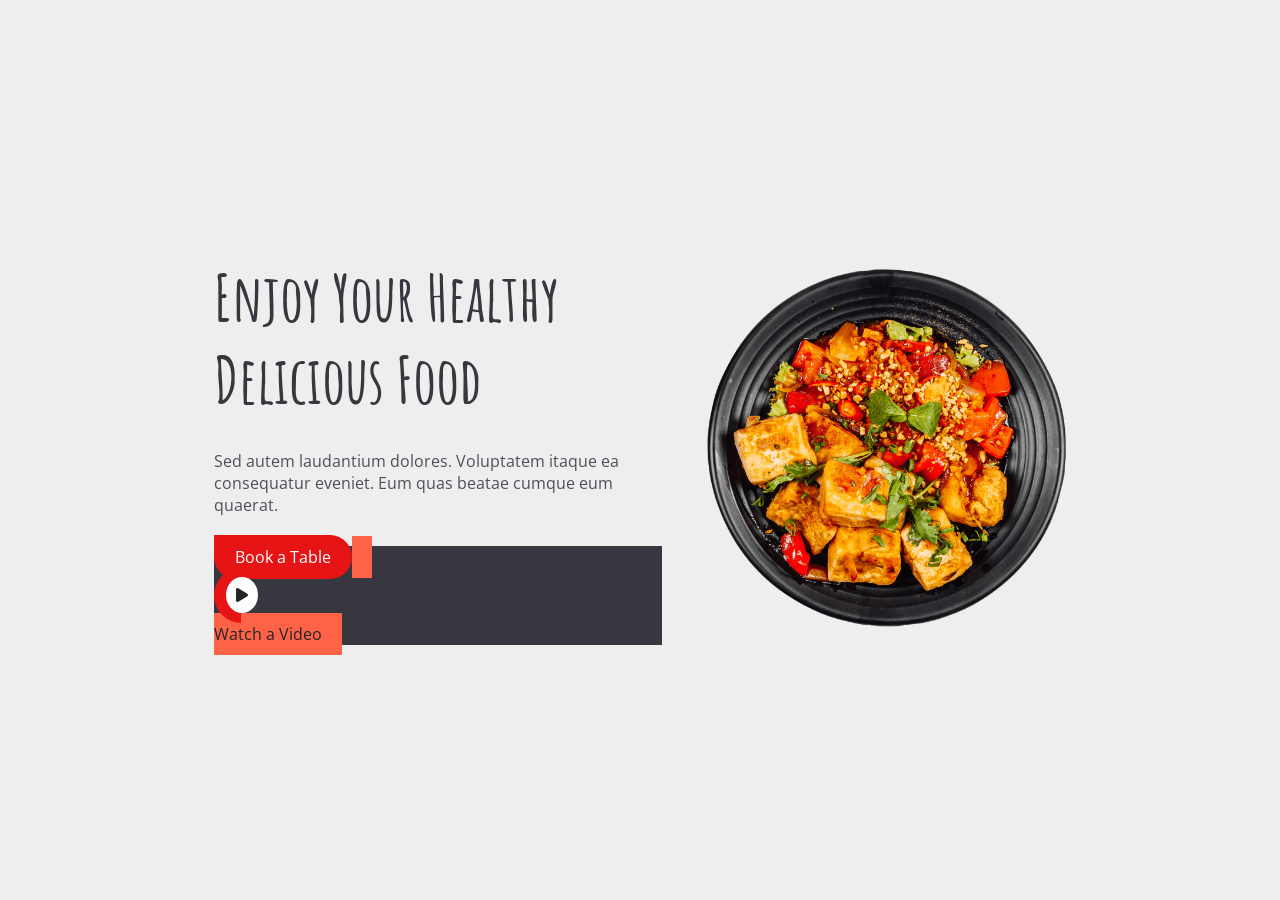
==== html/index.html @ 1aebbf2f "first commit" ====
<!DOCTYPE html>
<html lang="en">
  <head>
    <meta charset="UTF-8" />
    <meta name="viewport" content="width=device-width, initial-scale=1.0" />
    <link rel="preconnect" href="https://fonts.googleapis.com" />
    <link rel="preconnect" href="https://fonts.gstatic.com" crossorigin />
    <link
      href="https://fonts.googleapis.com/css2?family=Alegreya&family=Alegreya+Sans&family=Amatic+SC:wght@400;700&family=Bree+Serif&family=Open+Sans&family=PT+Sans+Caption&family=Pacifico&family=Righteous&family=Source+Sans+3:wght@300&family=Titillium+Web:wght@300&display=swap"
      rel="stylesheet"
    />
    <title>Mealify | Yahia Elkosh</title>
    <!-- <title>Fokir - Personal Portfolio Bootstrap Template</title> -->
    <link rel="stylesheet" href="../css/index.css" />
    <link rel="stylesheet" href="../css/all.min.css" />
  </head>
  <body>
    <div class="home">
      <div class="container">
        <div class="home-content">
          <div class="home-text">
            <h1>Enjoy Your Healthy Delicious Food</h1>
            <p>
              Sed autem laudantium dolores. Voluptatem itaque ea consequatur eveniet. Eum quas beatae cumque eum quaerat.
            </p>

            <div class="btns-group">
              <a class="table-button" href="">Book a Table</a>
              <a class="vid-button" href=""><div class="icon"><i class="fa-solid fa-play"></i></div> Watch a Video</a>
            </div>
          </div>

          <div class="home-img">
            <img src="../img/home-img.png" alt="meal picture" />
          </div>
        </div>
      </div>
    </div>
  </body>
</html>
---- css/index.css ----
* {
  margin: 0;
  box-sizing: border-box;
  padding: 0;
  scroll-behavior: smooth;
}
:root{
  --main-light-bg:#eee;
  --border-radius:25px;
  --color-primary: #E61414;
}
body{
}
img{width: 100%;}
.container{
  width: 70%;
  margin: 0 auto;
}


.home{
  background-color: var(--main-light-bg);
  height: 100vh;
   display: flex;
  align-items: center;
}
.home-content{
display: flex;
justify-content: space-around;
align-items: center;
}

.home-text{
  width: 50%;
  font-family: "open sans";
}

.home .home-img{
  width: 40%;

}

.home .home-text h1{

  color: #37373f;
  font-size: 65px;
  font-family:   "Amatic SC" ,sans-serif;
}
.home .home-text p {
color: #4f4f5a;
 
  margin: 30px 0;

}
.home .home-text a{
  text-decoration: none;
  padding: 10px 20px ;
  


}
.home .home-text .btns-group{
  background-color: #37373f;

  /* display: flex;
  gap: 1.5rem;
  padding: 0; */

}
.home .home-text .vid-button{
color:#212529;
background-color: tomato;

}

.home .home-text .vid-button .icon{
  width: 3.4375rem;
  height: 3.4375rem;
  border-radius: 50%;
  background-image: linear-gradient( to right, var(--color-primary) 0 50%, transparent 50% 100% );
  display: flex;
  justify-content: center;
  align-items: center;
  font-size: 1rem;

  position: relative;
}
.home .home-text .vid-button i {
background-color: white;
padding: 10px;
border-radius: 50%;
}
.home .home-text .table-button{
  color: white;
  background-color: #E61414;
  border: 1px solid transparent;
  border-bottom-left-radius:var(--border-radius) ;
  border-bottom-right-radius: var(--border-radius);
  border-top-right-radius:var(--border-radius) ;
}
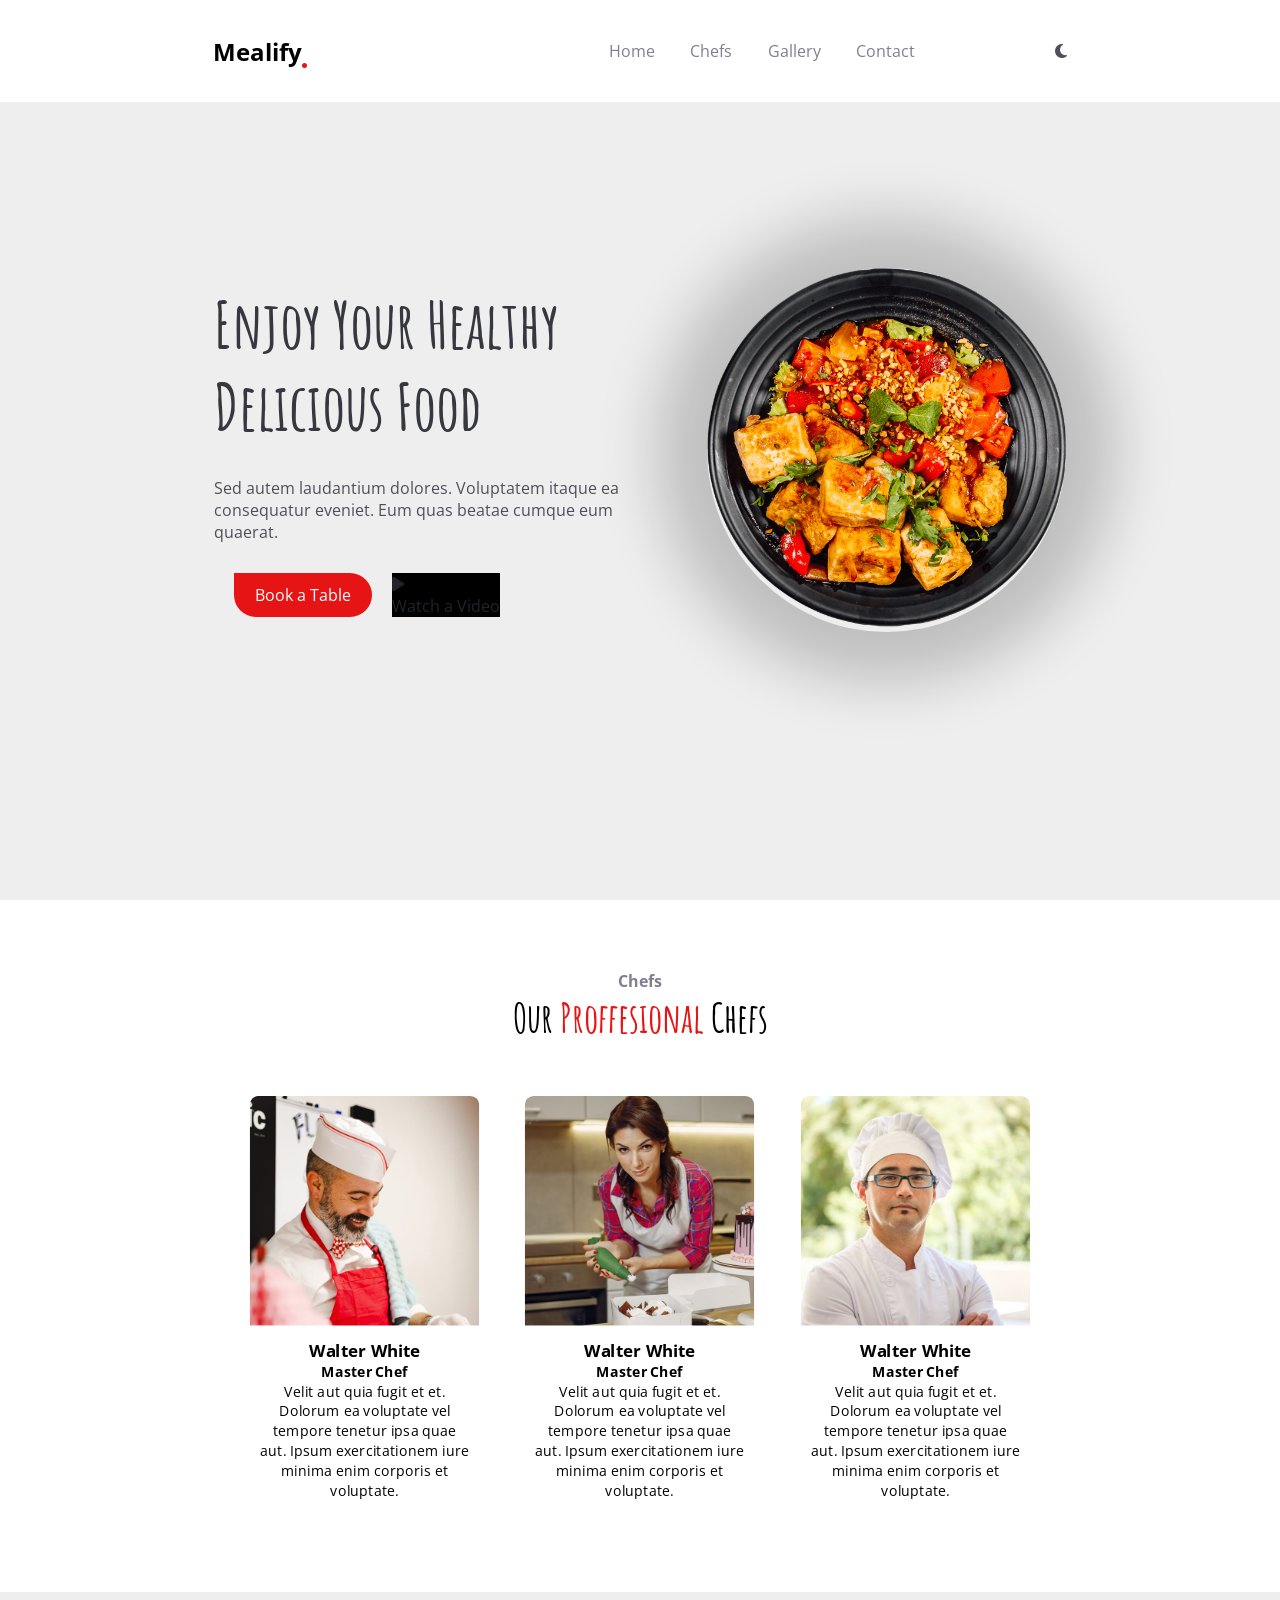
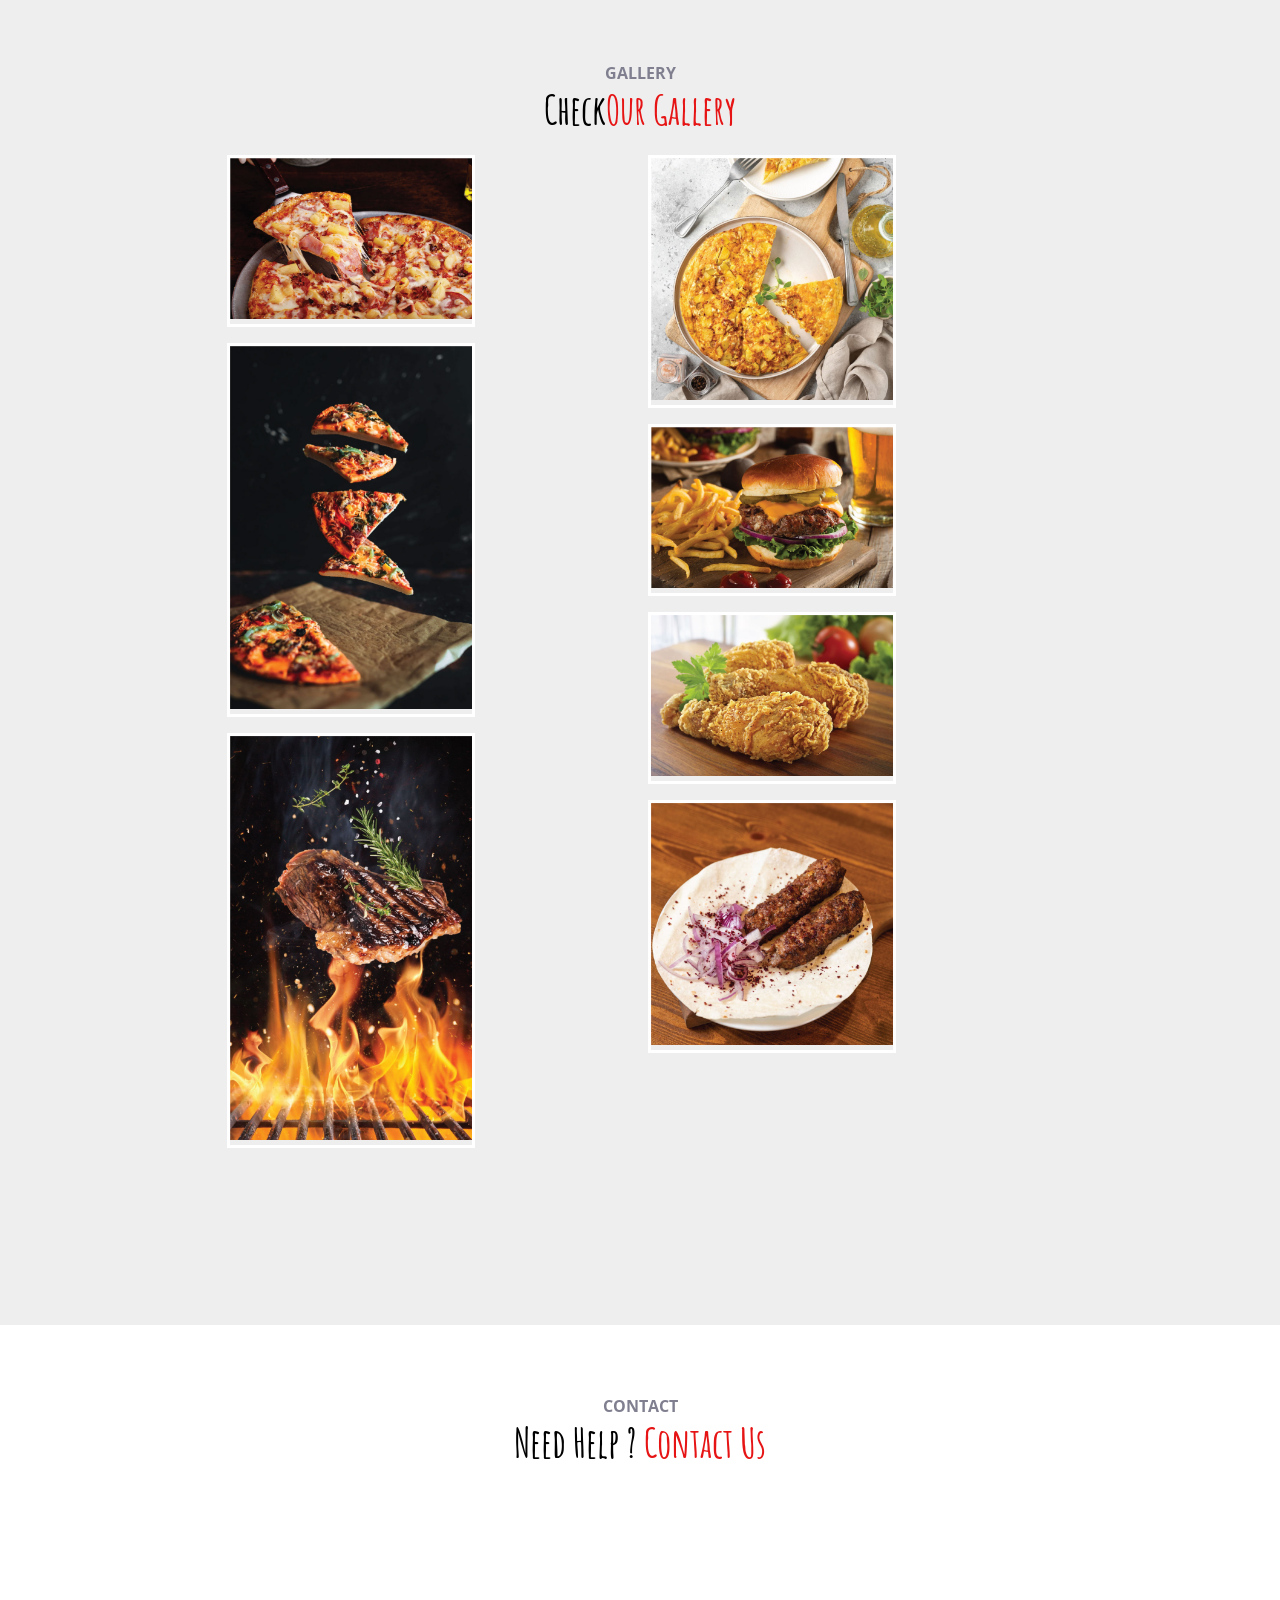
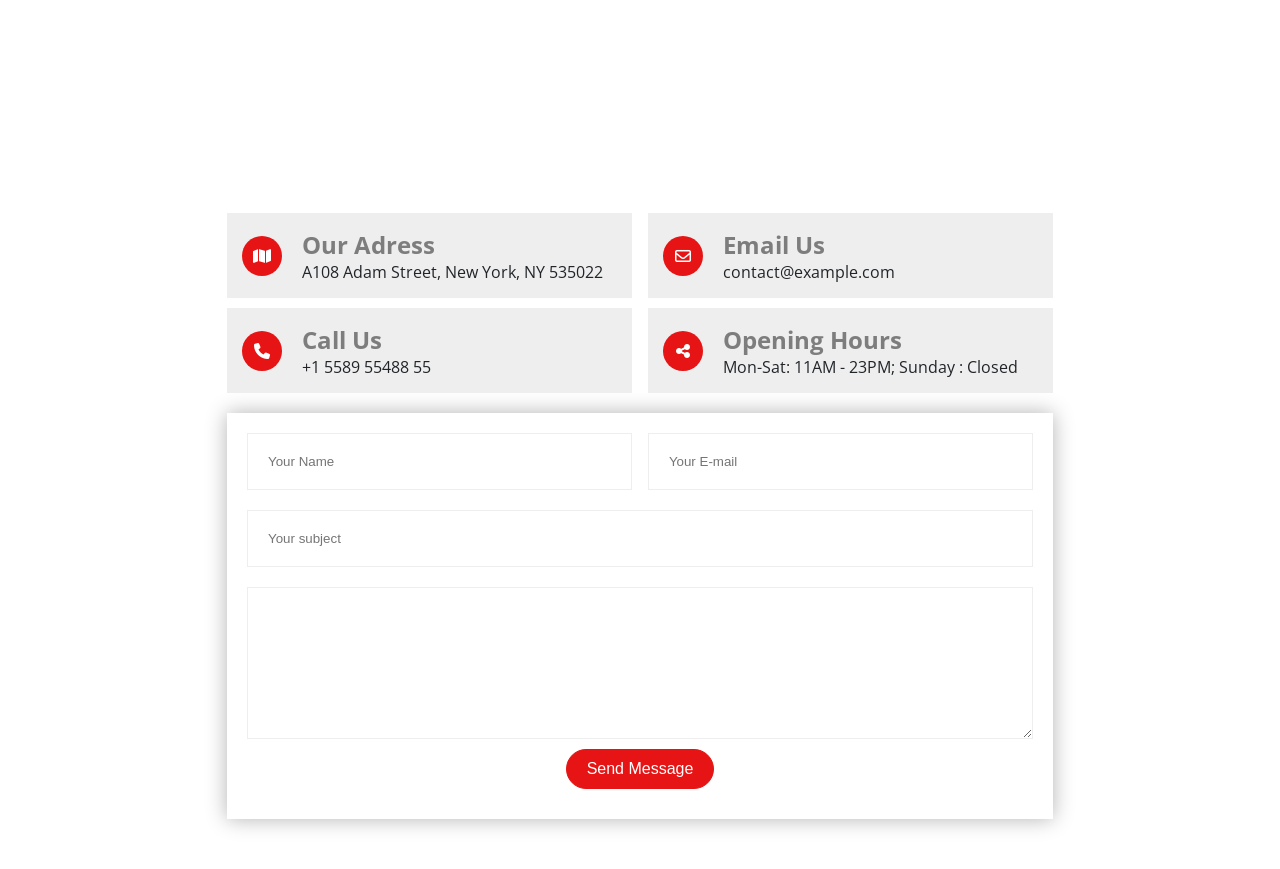
==== commit 25e6ee14: "Compleating Gallery and Contact sections" ====
--- a/html/index.html
+++ b/html/index.html
@@ -15,18 +15,54 @@
     <link rel="stylesheet" href="../css/all.min.css" />
   </head>
   <body>
-    <div class="home">
+    <div class="nav">
+      <div class="container">
+        <div class="nav-content">
+          <div class="logo">
+            <h2>Mealify</h2>
+          </div>
+
+          <ul>
+            <li>
+              <a href="#home">Home</a>
+              <div class="line"></div>
+            </li>
+            <li>
+              <a href="#chefs">Chefs</a>
+              <div class="line"></div>
+            </li>
+            <li>
+              <a href="#gallery">Gallery</a>
+              <div class="line"></div>
+            </li>
+            <li>
+              <a href="#contact">Contact</a>
+              <div class="line"></div>
+            </li>
+          </ul>
+
+          <div class="dark-mood">
+            <i class="fa-solid fa-moon"></i>
+          </div>
+        </div>
+      </div>
+    </div>
+    <div class="home" id="home">
       <div class="container">
         <div class="home-content">
           <div class="home-text">
             <h1>Enjoy Your Healthy Delicious Food</h1>
             <p>
-              Sed autem laudantium dolores. Voluptatem itaque ea consequatur eveniet. Eum quas beatae cumque eum quaerat.
+              Sed autem laudantium dolores. Voluptatem itaque ea consequatur
+              eveniet. Eum quas beatae cumque eum quaerat.
             </p>
 
             <div class="btns-group">
               <a class="table-button" href="">Book a Table</a>
-              <a class="vid-button" href=""><div class="icon"><i class="fa-solid fa-play"></i></div> Watch a Video</a>
+              <a class="vid-button" href=""
+                ><div class="icon"><i class="fa-solid fa-play"></i></div>
+                Watch a Video</a
+              >
             </div>
           </div>
 
@@ -36,5 +72,209 @@
         </div>
       </div>
     </div>
+
+    <div class="chefs" id="chefs">
+      <div class="container">
+        <div class="sections-header">
+          <h3>Chefs</h3>
+          <h2>Our <span>Proffesional</span> Chefs</h2>
+        </div>
+
+        <div class="cards">
+          <div class="card">
+            <div class="card-img">
+              <img src="../img/chefs-1.jpg" alt="" />
+              <div class="brands">
+                <i class="fa-brands fa-twitter"></i>
+                <i class="fa-brands fa-facebook-f"></i>
+                <i class="fa-brands fa-linkedin"></i>
+                <i class="fa-brands fa-instagram"></i>
+              </div>
+            </div>
+            <div class="card-text">
+              <h3>Walter White</h3>
+              <h4>Master Chef</h4>
+              <p>
+                Velit aut quia fugit et et. Dolorum ea voluptate vel tempore
+                tenetur ipsa quae aut. Ipsum exercitationem iure minima enim
+                corporis et voluptate.
+              </p>
+            </div>
+          </div>
+          <div class="card">
+            <div class="card-img">
+              <img src="../img/chefs-2.jpg" alt="" />
+              <div class="brands">
+                <i class="fa-brands fa-twitter"></i>
+                <i class="fa-brands fa-facebook-f"></i>
+                <i class="fa-brands fa-linkedin"></i>
+                <i class="fa-brands fa-instagram"></i>
+              </div>
+            </div>
+
+            <div class="card-text">
+              <h3>Walter White</h3>
+              <h4>Master Chef</h4>
+              <p>
+                Velit aut quia fugit et et. Dolorum ea voluptate vel tempore
+                tenetur ipsa quae aut. Ipsum exercitationem iure minima enim
+                corporis et voluptate.
+              </p>
+            </div>
+          </div>
+          <div class="card">
+            <div class="card-img">
+              <img src="../img/chefs-3.jpg" alt="" />
+              <div class="brands">
+                <i class="fa-brands fa-twitter"></i>
+                <i class="fa-brands fa-facebook-f"></i>
+                <i class="fa-brands fa-linkedin"></i>
+                <i class="fa-brands fa-instagram"></i>
+              </div>
+            </div>
+            <div class="card-text">
+              <h3>Walter White</h3>
+              <h4>Master Chef</h4>
+              <p>
+                Velit aut quia fugit et et. Dolorum ea voluptate vel tempore
+                tenetur ipsa quae aut. Ipsum exercitationem iure minima enim
+                corporis et voluptate.
+              </p>
+            </div>
+          </div>
+        </div>
+      </div>
+    </div>
+
+    <div class="gallery" id="gallery">
+      <div class="container">
+        <div class="sections-header">
+          <h3>GALLERY</h3>
+          <h2>Check<span>Our Gallery </span></h2>
+        </div>
+
+        <div class="gallery-imgs">
+          <div class="picture">
+            <img src="../img/meal-1.jpg" alt="" />
+            <div class="meal-layer">
+              <h2>Pizaa</h2>
+              <p>Hawaiian pizza with ham and pineapple</p>
+            </div>
+          </div>
+          <div class="picture">
+            <img src="../img/meal-4.jpg" alt="" />
+            <div class="meal-layer">
+              <h2>Beef steaks</h2>
+              <p>
+                Tasty beef steaks flying above cast iron grate with fire flames.
+              </p>
+            </div>
+          </div>
+
+          <div class="picture">
+            <img src="../img/meal-2.jpg" alt="" />
+            <div class="meal-layer">
+              <h2>Levitation pizza</h2>
+              <p>Levitation pizza on black background.</p>
+            </div>
+          </div>
+          <div class="picture">
+            <img src="../img/meal-7.jpg" alt="" />
+            <div class="meal-layer">
+              <h2>Crispy Fried Chicken</h2>
+              <p>
+                Golden brown chicken legs with a crunchy coating and juicy meat
+              </p>
+            </div>
+          </div>
+          <div class="picture">
+            <img src="../img/meal-3.jpg" alt="" />
+            <div class="meal-layer">
+              <h2>Frittata</h2>
+              <p>Frittata or potato pie in a ceramic plate</p>
+            </div>
+          </div>
+          <div class="picture">
+            <img src="../img/meal-5.jpg" alt="" />
+            <div class="meal-layer">
+              <h2>Lyulya kebab</h2>
+              <p>
+                Tender and juicy skewers of ground lamb or beef, flavored with
+                aromatic spices and herbs
+              </p>
+            </div>
+          </div>
+          <div class="picture">
+            <img src="../img/meal-6.jpg" alt="" />
+            <div class="meal-layer">
+              <h2>Frittata</h2>
+              <p>Frittata or potato pie in a ceramic plate</p>
+            </div>
+          </div>
+        </div>
+      </div>
+    </div>
+
+    <div class="contact" id="contact">
+      <div class="container">
+        <div class="sections-header">
+          <h3>CONTACT</h3>
+          <h2>Need Help ?<span> Contact Us</span></h2>
+        </div>
+        <div class="map">
+          <iframe
+            src="https://www.google.com/maps/embed?pb=!1m18!1m12!1m3!1d1794855.8240134488!2d-74.53844065453023!3d40.492831052490274!2m3!1f0!2f0!3f0!3m2!1i1024!2i768!4f13.1!3m3!1m2!1s0x89c2ff6e3c97a60b%3A0x6aecdf55c7a5052!2sMEAL!5e0!3m2!1sen!2sus!4v1707888642401!5m2!1sen!2sus"
+            width="400"
+            height="300"
+            style="border: 0"
+            allowfullscreen=""
+            loading="lazy"
+            referrerpolicy="no-referrer-when-downgrade"
+          ></iframe>
+        </div>
+
+        <div class="contact-info">
+          <div class="contact-record">
+            <div class="icon"><i class="fa-solid fa-map"></i></div>
+            <div class="record-text">
+              <h2>Our Adress</h2>
+              <p>A108 Adam Street, New York, NY 535022</p>
+            </div>
+          </div>
+          <div class="contact-record">
+            <div class="icon"><i class="fa-regular fa-envelope"></i></div>
+            <div class="record-text">
+              <h2>Email Us</h2>
+              <p>contact@example.com</p>
+            </div>
+          </div>
+          <div class="contact-record">
+            <div class="icon"><i class="fa-solid fa-phone"></i></div>
+            <div class="record-text">
+              <h2>Call Us</h2>
+              <p>+1 5589 55488 55</p>
+            </div>
+          </div>
+          <div class="contact-record">
+            <div class="icon"><i class="fa-solid fa-share-nodes"></i></div>
+            <div class="record-text">
+              <h2>Opening Hours</h2>
+              <p>Mon-Sat: 11AM - 23PM; Sunday : Closed</p>
+            </div>
+          </div>
+        </div>
+
+        <div class="contact-inputs">
+
+          <input class="name" type="text" placeholder="Your Name">
+          <input class="email" type="text" placeholder="Your E-mail">
+          <input class="subject" type="text" placeholder="Your subject">
+          <textarea name="" id="" cols="30" rows="10"></textarea>
+          <button>Send Message</button>
+
+        </div>
+
+      </div>
+    </div>
   </body>
 </html>
--- a/css/index.css
+++ b/css/index.css
@@ -4,97 +4,348 @@
   padding: 0;
   scroll-behavior: smooth;
 }
-:root{
-  --main-light-bg:#eee;
-  --border-radius:25px;
-  --color-primary: #E61414;
-}
-body{
-}
-img{width: 100%;}
-.container{
+:root {
+  --main-light-bg: #eee;
+  --border-radius: 25px;
+  --color-primary: #e61414;
+  --section-padding: 50px;
+  --gap: 10px;
+}
+body {
+  
+  font-family: "open sans";
+}
+img {
+  width: 100%;
+}
+.container {
   width: 70%;
   margin: 0 auto;
 }
-
-
-.home{
+.nav {
+  font-family: "open sans";
+  padding: 30px;
+  background-color: #fff;
+  position: fixed;
+  top: 0;
+  right: 0;
+  left: 0;
+  z-index: 2;
+}
+.nav .nav-content {
+  display: flex;
+  justify-content: space-between;
+  align-items: center;
+}
+.nav .logo {
+  width: 30%;
+  position: relative;
+}
+.nav .logo h2::after {
+  content: "";
+  position: absolute;
+  bottom: 0;
+  width: 5px;
+  height: 5px;
+  background-color: var(--color-primary);
+  border-radius: 50%;
+}
+.nav ul {
+  padding: 0;
+  width: 40%;
+  list-style: none;
+  display: flex;
+  justify-content: space-around;
+  align-items: center;
+}
+
+.nav ul li {
+  position: relative;
+  overflow: hidden;
+  padding: 10px;
+}
+.nav ul li .line {
+  width: 100%;
+  height: 3px;
+  position: absolute;
+  bottom: 0;
+  left: -80px;
+  right: 0;
+  transition: all 0.5s;
+
+  background-color: var(--color-primary);
+}
+.nav ul li:hover .line {
+  left: 0%;
+}
+.nav ul li:hover a{
+  color: #000;
+}
+
+.nav ul a {
+  color: #7f7f90;
+  text-decoration: none;
+}
+
+.nav .nav-content .dark-mood {
+  color: #4f4f5a;
+}
+
+.home {
   background-color: var(--main-light-bg);
   height: 100vh;
-   display: flex;
-  align-items: center;
-}
-.home-content{
-display: flex;
-justify-content: space-around;
-align-items: center;
-}
-
-.home-text{
+  display: flex;
+  align-items: center;
+}
+
+.home-content {
+  display: flex;
+  justify-content: space-around;
+  align-items: center;
+}
+
+.home-text {
   width: 50%;
   font-family: "open sans";
 }
 
-.home .home-img{
+.home .home-img {
   width: 40%;
-
-}
-
-.home .home-text h1{
-
+  transition: all 0.5s;
+  border-radius: 55%;
+  box-shadow: 0px 0px 60px 50px #0003;
+}
+
+.home .home-img:hover {
+  transform: rotate(90deg) translate(5px, 5px);
+}
+.home .home-text h1 {
   color: #37373f;
   font-size: 65px;
-  font-family:   "Amatic SC" ,sans-serif;
+  font-family: "Amatic SC", sans-serif;
 }
 .home .home-text p {
-color: #4f4f5a;
+  color: #4f4f5a;
+
+  margin: 30px 0;
+}
+.home .home-text a {
+  text-decoration: none;
+}
+
+.home .home-text .btns-group {
+  /* background-color: #37373f; */
+  display: flex;
+}
+.home .home-text .vid-button {
+  color: #212529;
+  background-color: black;
+}
+
+.home .home-text .table-button {
+  color: white;
+  padding: 10px 20px;
+  margin: 0 20px;
+  background-color: #e61414;
+  border: 1px solid transparent;
+  border-bottom-left-radius: var(--border-radius);
+  border-bottom-right-radius: var(--border-radius);
+  border-top-right-radius: var(--border-radius);
+}
+
+/* Chefs Section Style  */
+
+.sections-header {
+  text-align: center;
+  padding: 20px;
+  font-family: "open sans";
+}
+.sections-header h3 {
+  font-size: 16px;
+  color: #7f7f90;
+}
+
+.sections-header h2 {
+  font-family: "Amatic SC", sans-serif;
+  font-size: 40px;
+}
+.sections-header h2 span {
+  color: var(--color-primary);
+}
+
+.chefs {
+  padding: var(--section-padding);
+}
+.chefs .cards {
+  font-family: "open sans";
+  display: flex;
+  justify-content: space-evenly;
+}
+
+.chefs .cards .card {
+  margin: 10px;
+  text-align: center;
+  border-radius: 10px;
+  overflow: hidden;
+  position: relative;
+  transition: all 0.5s;
+  transform: scale(0.9, 0.9);
+}
+.chefs .cards .card .brands {
+  color: #212529;
+  background-color: #ffffff4d;
+  position: absolute;
+  top: 10px;
+  right: -70px;
+  display: flex;
+  flex-direction: column;
+  padding: 10px;
+  transition: all 0.8s;
+  border-radius: 10px;
+}
+
+.chefs .cards .card .brands i {
+  margin: 10px 0;
+}
+.chefs .cards .card:hover .brands {
+  right: 10px;
+}
+.chefs .cards .card:hover {
+  transform: scale(1, 1);
+}
+.chefs .card-text {
+  padding: 10px;
+}
+
+.gallery {
+  background-color: var(--main-light-bg);
+  padding: var(--section-padding);
+}
+.gallery .gallery-imgs {
+  display: flex;
+  flex-wrap: wrap;
+  flex-direction: column;
+  height: 70rem;
+  gap: 1rem;
+}
+.gallery .picture {
+  position: relative;
+  width: 30%;
+  overflow: hidden;
+  border: 3px solid white;
+}
+.gallery .meal-layer {
+  background-color: #00000096;
+  position: absolute;
+  width: 100%;
+  height: 100%;
+  padding: 10px;
+  display: flex;
+  flex-direction: column;
+  justify-content: center;
+  align-items: center;
+  z-index: 1;
+  top: 100%;
+  color: #fff;
+  transition: all 0.5s;
+  font-family: "open sans";
+  text-align: center;
+}
+.gallery .picture:hover .meal-layer {
+  top: 0%;
+}
+
+.gallery .gallery-imgs img {
+  transition: all 0.5s;
+}
+.gallery .picture:hover img {
+  transform: scale(1.1, 1.1);
+}
+
+.contact {
+  padding: var(--section-padding);
+}
+.contact iframe {
+  width: 100%;
+}
+.contact .contact-info {
+  margin: 20px 0;
+  display: flex;
+  flex-wrap: wrap;
+  justify-content: space-between;
+
+  gap: 10px;
+}
+.contact .contact-info .contact-record {
+  width: 49%;
+  padding: 15px;
+  background-color: var(--main-light-bg);
+  display: flex;
+  align-items: center;
+}
+
+.contact .contact-info .contact-record .icon {
+  background-color: var(--color-primary);
+  color: #fff;
+  width: 40px;
+  height: 40px;
+  padding: 5px;
+
+  border-radius: 50%;
+  display: flex;
+  justify-content: center;
+  align-items: center;
+  margin-right: 20px;
+}
+.contact .contact-info .contact-record h2{
+  color: #7d7d7d;
+}
+
+.contact .contact-info .contact-record p{
+  color: #212529;
+}
+
+
+.contact .contact-inputs{
+padding: 20px;
+display: flex;
+justify-content: space-between;
+flex-wrap: wrap;
+box-shadow: 0 0 20px 0 rgba(0, 0, 0, 0.3);
+
+
+}
+
+.contact .contact-inputs input{
+  padding: 20px;
+  border: 1px solid var(--main-light-bg);
  
-  margin: 30px 0;
-
-}
-.home .home-text a{
-  text-decoration: none;
-  padding: 10px 20px ;
+}
+.contact .contact-inputs .name{
   
-
-
-}
-.home .home-text .btns-group{
-  background-color: #37373f;
-
-  /* display: flex;
-  gap: 1.5rem;
-  padding: 0; */
-
-}
-.home .home-text .vid-button{
-color:#212529;
-background-color: tomato;
-
-}
-
-.home .home-text .vid-button .icon{
-  width: 3.4375rem;
-  height: 3.4375rem;
-  border-radius: 50%;
-  background-image: linear-gradient( to right, var(--color-primary) 0 50%, transparent 50% 100% );
-  display: flex;
-  justify-content: center;
-  align-items: center;
-  font-size: 1rem;
-
-  position: relative;
-}
-.home .home-text .vid-button i {
-background-color: white;
-padding: 10px;
-border-radius: 50%;
-}
-.home .home-text .table-button{
+  width: 49%;
+}
+.contact .contact-inputs .email{
+  width: 49%;
+}
+.contact .contact-inputs .subject{
+  margin: 20px 0;
+  width: 100%;
+}
+.contact .contact-inputs textarea{
+  border: 1px solid var(--main-light-bg);
+
+  width: 100%
+  
+}
+.contact .contact-inputs button{
+margin: 10px auto; 
+ padding: 10px 20px;
   color: white;
-  background-color: #E61414;
-  border: 1px solid transparent;
-  border-bottom-left-radius:var(--border-radius) ;
-  border-bottom-right-radius: var(--border-radius);
-  border-top-right-radius:var(--border-radius) ;
+  font-size: 16px;
+  background-color: var(--color-primary);
+  border: 1px solid var(--color-primary);
+  border-radius: 20px;
+
+
 }
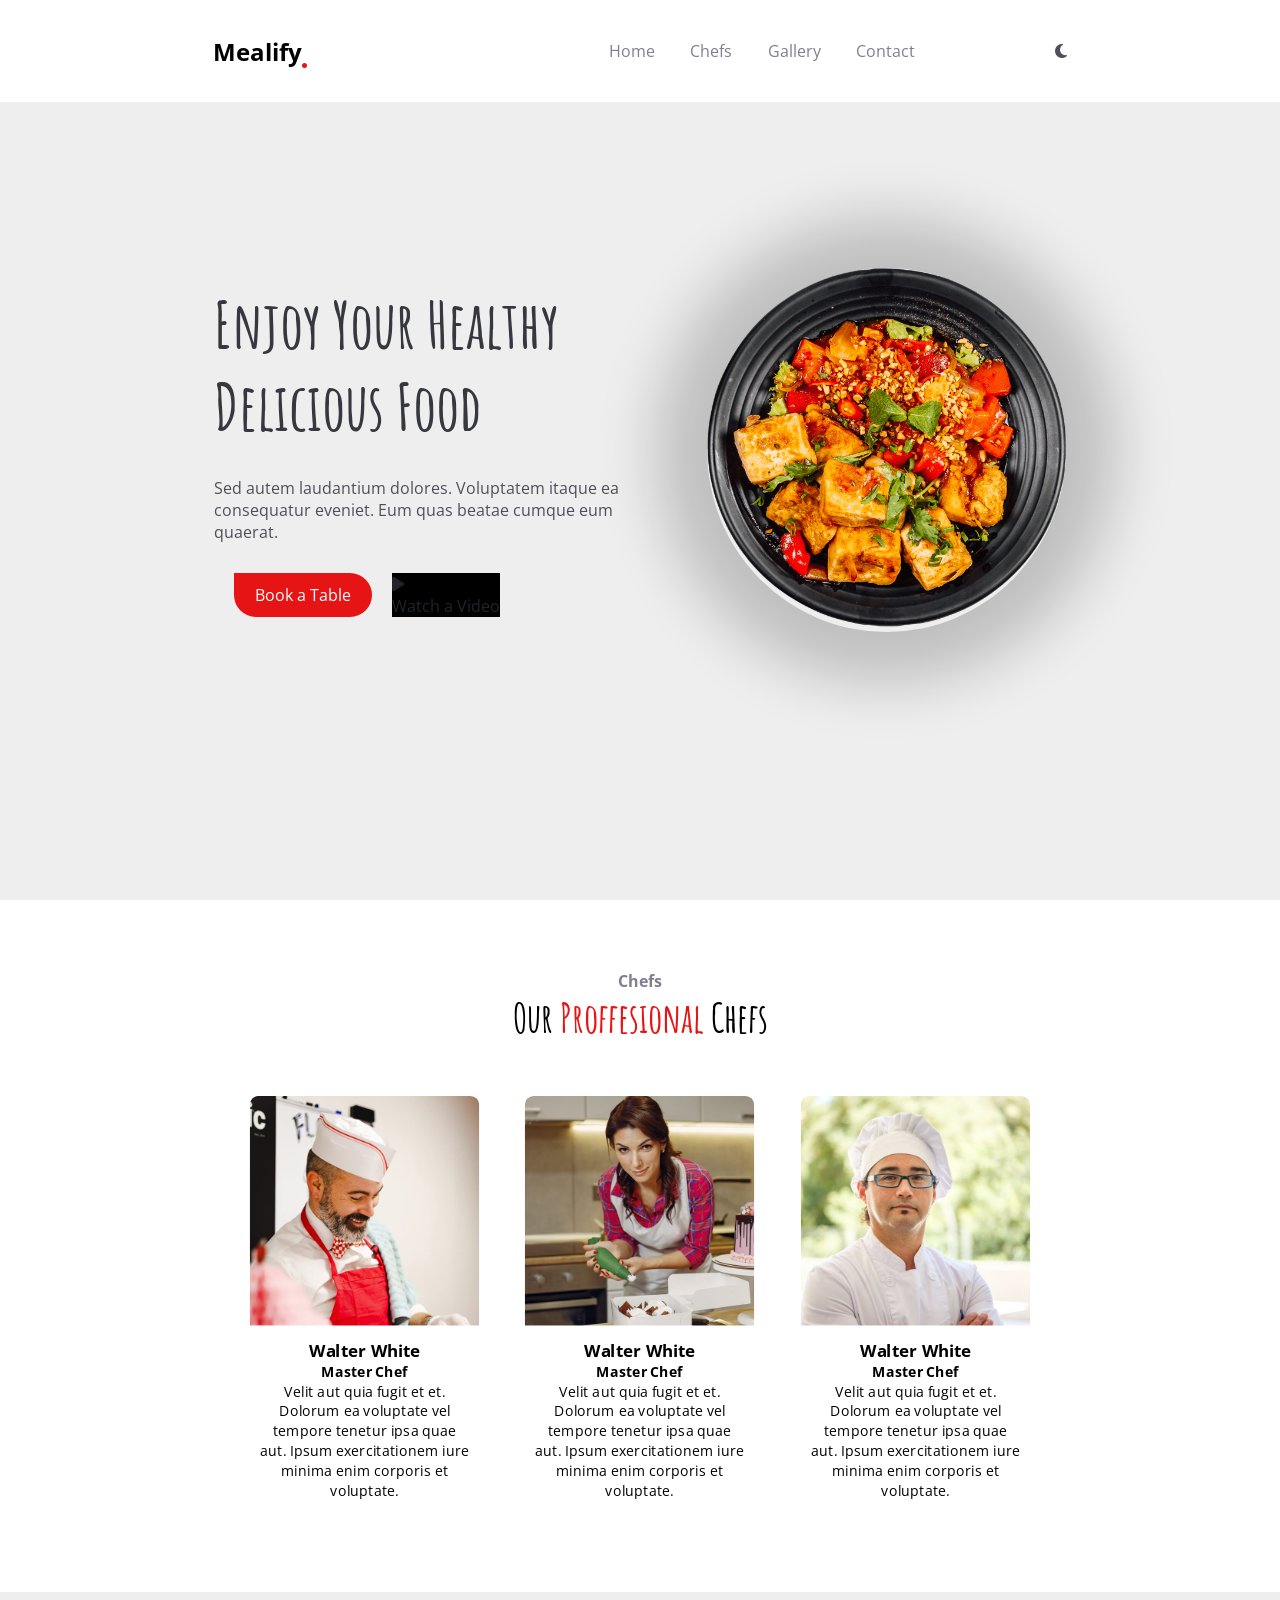
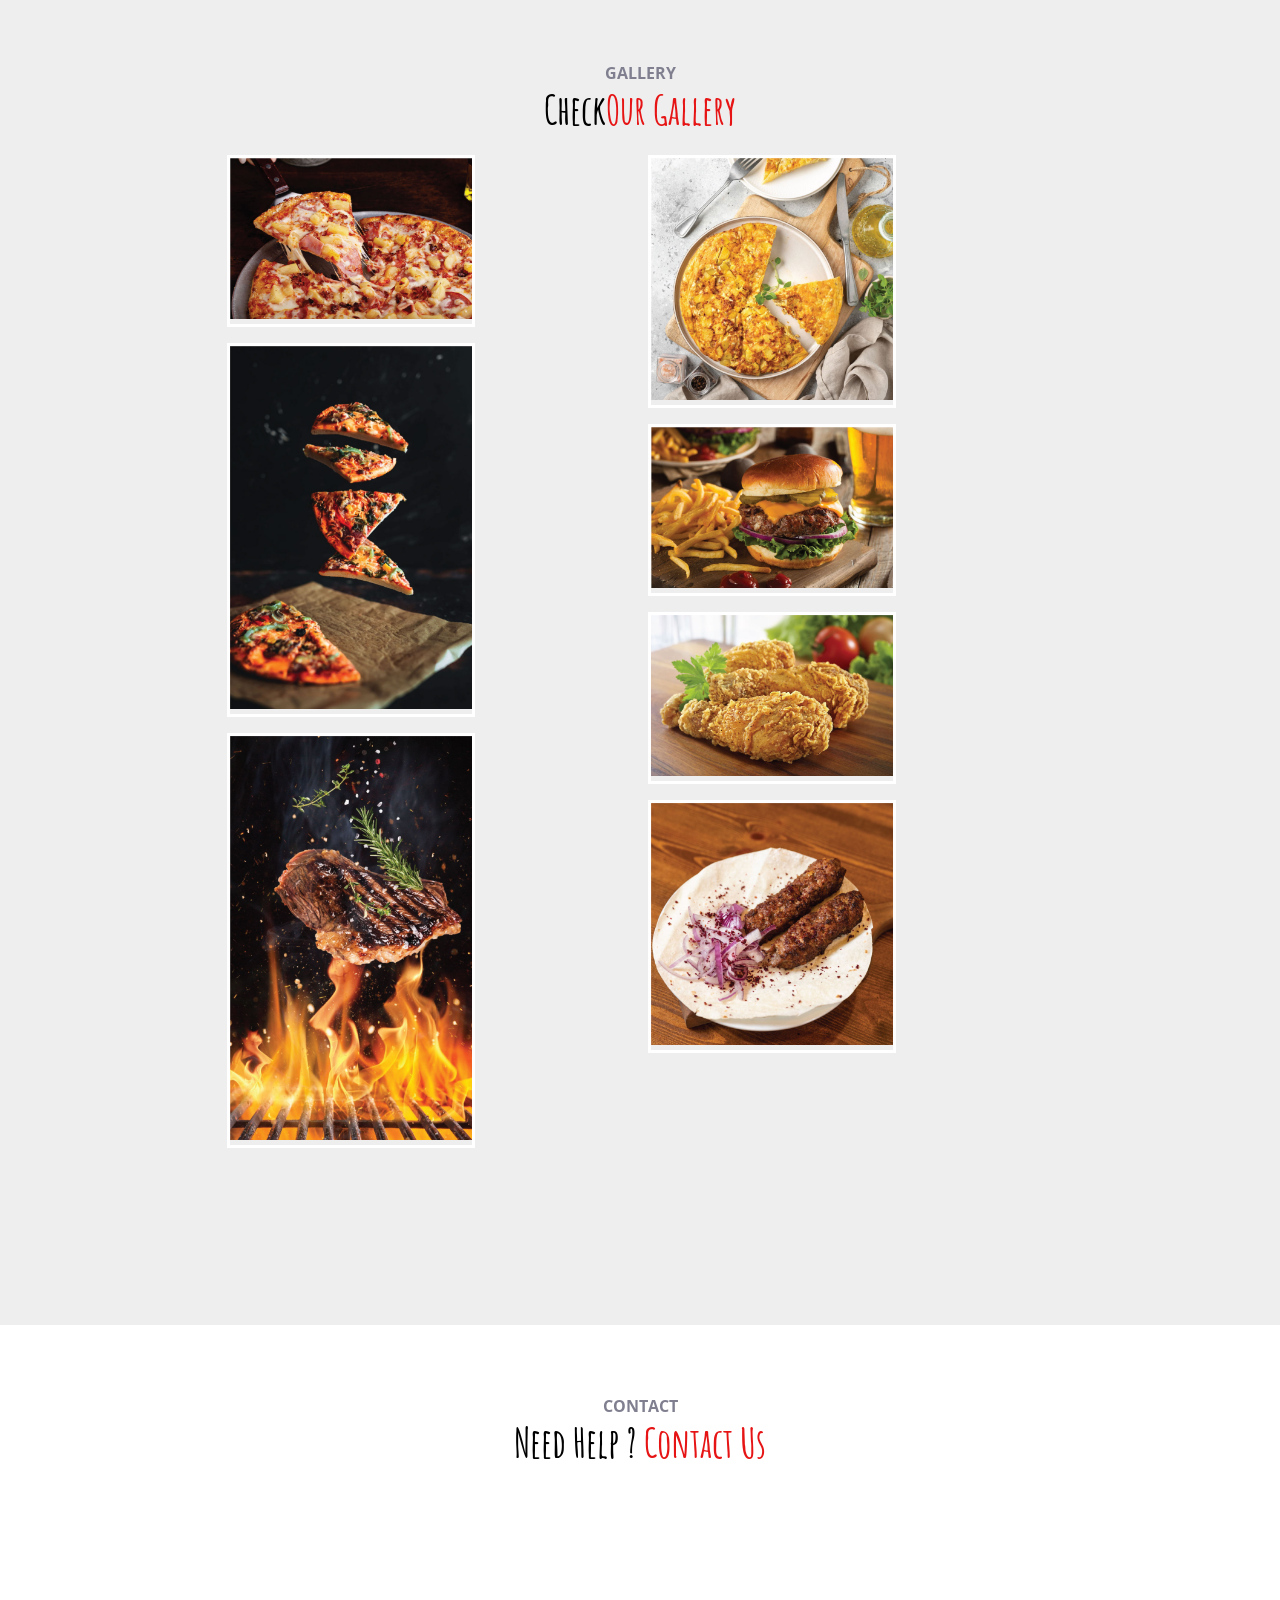
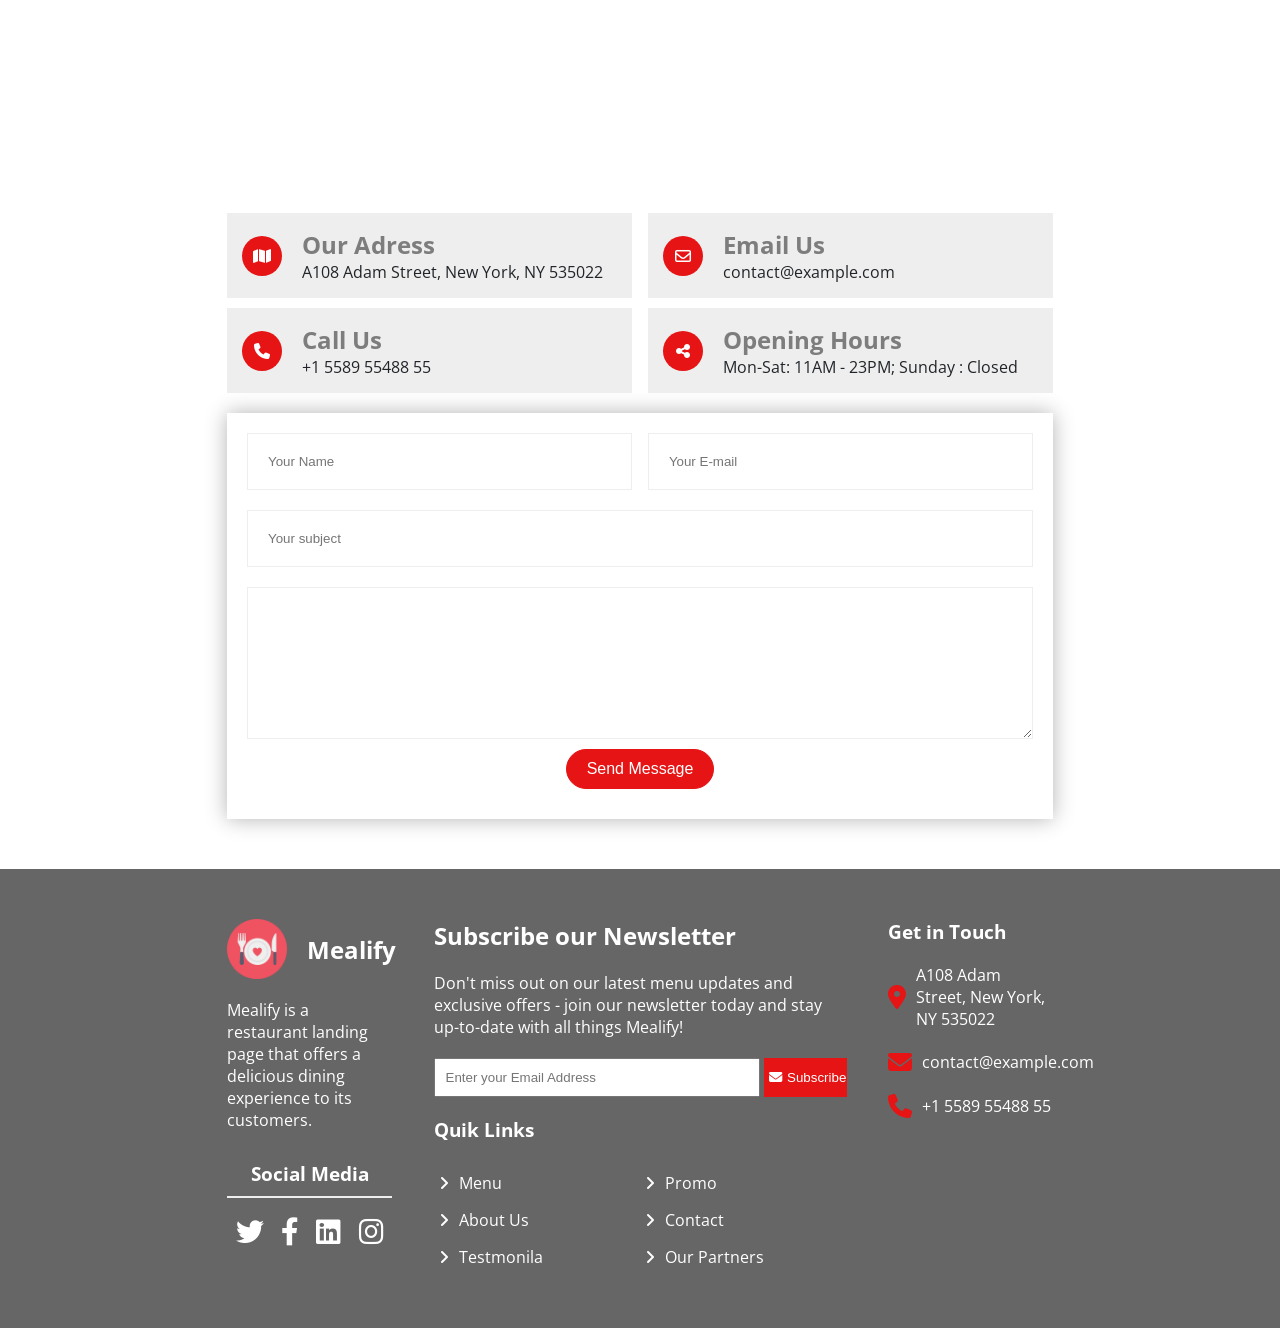
==== commit ee0420f8: "finishing footer style" ====
--- a/html/index.html
+++ b/html/index.html
@@ -13,8 +13,11 @@
     <!-- <title>Fokir - Personal Portfolio Bootstrap Template</title> -->
     <link rel="stylesheet" href="../css/index.css" />
     <link rel="stylesheet" href="../css/all.min.css" />
+    <link rel="icon" href="../img/favicon.png">
   </head>
   <body>
+    <!-- ******************** Nav  Section *****************************************-->
+
     <div class="nav">
       <div class="container">
         <div class="nav-content">
@@ -47,6 +50,8 @@
         </div>
       </div>
     </div>
+    <!-- ******************** Home Section *****************************************-->
+
     <div class="home" id="home">
       <div class="container">
         <div class="home-content">
@@ -72,6 +77,7 @@
         </div>
       </div>
     </div>
+    <!-- ******************** Chefs Section *****************************************-->
 
     <div class="chefs" id="chefs">
       <div class="container">
@@ -145,6 +151,7 @@
         </div>
       </div>
     </div>
+    <!-- ******************** Gallery Section *****************************************-->
 
     <div class="gallery" id="gallery">
       <div class="container">
@@ -214,6 +221,7 @@
         </div>
       </div>
     </div>
+    <!-- ******************** Contact Section *****************************************-->
 
     <div class="contact" id="contact">
       <div class="container">
@@ -265,15 +273,83 @@
         </div>
 
         <div class="contact-inputs">
-
-          <input class="name" type="text" placeholder="Your Name">
-          <input class="email" type="text" placeholder="Your E-mail">
-          <input class="subject" type="text" placeholder="Your subject">
+          <input class="name" type="text" placeholder="Your Name" />
+          <input class="email" type="text" placeholder="Your E-mail" />
+          <input class="subject" type="text" placeholder="Your subject" />
           <textarea name="" id="" cols="30" rows="10"></textarea>
           <button>Send Message</button>
-
-        </div>
-
+        </div>
+      </div>
+    </div>
+    <!-- ******************** Footer Section *****************************************-->
+    <div class="footer">
+      <div class="container">
+        <div class="footer-content">
+
+          <div class="part footer-mealify">
+            <div class="footer-media-text">
+              <img src="../img/favicon.png" alt="" />
+              <h2>Mealify</h2>
+            </div>
+            <p>
+              Mealify is a restaurant landing page that offers a delicious
+              dining experience to its customers.
+            </p>
+
+            <div class="footer-brands">
+              <h3>Social Media</h3>
+              <div class="brands-icons">
+                <i class="fa-brands fa-twitter"></i>
+                <i class="fa-brands fa-facebook-f"></i>
+                <i class="fa-brands fa-linkedin"></i>
+                <i class="fa-brands fa-instagram"></i>
+              </div>
+            </div>
+          </div>
+
+          <div class="part2 footer-subscribe">
+            <h2>Subscribe our Newsletter</h2>
+            <p>
+              Don't miss out on our latest menu updates and exclusive offers -
+              join our newsletter today and stay up-to-date with all things
+              Mealify!
+            </p>
+
+            <div class="footer-inputs">
+              <input type="text" placeholder="Enter your Email Address" />
+              <button><i class="fa-solid fa-envelope"></i>Subscribe</button>
+            </div>
+
+            <h3>Quik Links</h3>
+            <div class="links">
+              <ul>
+                <li><i class="fa-solid fa-angle-right"></i>Menu</li>
+                <li><i class="fa-solid fa-angle-right"></i>About Us</li>
+                <li><i class="fa-solid fa-angle-right"></i>Testmonila</li>
+              </ul>
+              <ul>
+                <li><i class="fa-solid fa-angle-right"></i>Promo</li>
+                <li><i class="fa-solid fa-angle-right"></i>Contact</li>
+                <li><i class="fa-solid fa-angle-right"></i>Our Partners</li>
+              </ul>
+            </div>
+          </div>
+
+          <div class="part get-in-toch">
+            <h3>Get in Touch</h3>
+            <ul>
+              <li>
+                <i class="fa-solid fa-location-dot"></i>A108 Adam Street, New
+                York, NY 535022
+              </li>
+              <li>
+                <i class="fa-solid fa-envelope"></i> contact@example.com
+              </li>
+              <li><i class="fa-solid fa-phone"></i>+1 5589 55488 55</li>
+            </ul>
+          </div>
+
+        </div>
       </div>
     </div>
   </body>
--- a/css/index.css
+++ b/css/index.css
@@ -17,6 +17,9 @@
 }
 img {
   width: 100%;
+}
+li{
+  list-style: none;
 }
 .container {
   width: 70%;
@@ -348,4 +351,111 @@
   border-radius: 20px;
 
 
+}
+
+.footer {
+  background-image:   linear-gradient(#0009, #0009), url(https://alfaroukroute.github.io/Mealify/assets/img/textured-metal-background.jpg);
+  /* background-position: center; */
+  background-size: contain;
+  color: white;
+  padding: var(--section-padding);
+}
+.footer .footer-content{
+  /* background-color: tomato; */
+  display: flex;
+justify-content: space-between;
+
+}
+.footer .part {
+  width: 20%;
+ 
+}
+.footer .part2{
+  width: 50%;
+
+}
+
+.footer .footer-mealify .footer-media-text{
+  display: flex;
+  align-items: center;
+}
+.footer .footer-mealify .footer-media-text img{
+  width: 60px;
+  margin-right: 20px;
+}
+.footer .footer-mealify p{
+  margin: 20px 0;
+}
+.footer .footer-mealify .footer-brands{
+  text-align: center;
+}
+.footer .footer-mealify .footer-brands h3{
+  border-bottom: 2px solid var(--main-light-bg);
+  padding: 10px;
+}
+.footer .footer-brands .brands-icons{
+  display: flex;
+  justify-content: space-around;
+margin: 20px 0 ;
+font-size: 28px;
+}
+
+
+.footer .footer-subscribe p{
+  margin :20px 0;
+}
+.footer .footer-inputs{
+  display: flex;
+justify-content: space-between;
+}
+.footer .footer-inputs input{
+  width: 79%;
+  padding: 10px;
+}
+.footer .footer-inputs button{
+  width: 20%;
+  border: 0;
+  background-color: var(--color-primary);
+  color: white;
+
+}
+.footer .footer-inputs i{
+  margin: 5px;
+}
+.footer .footer-subscribe h3{
+  margin: 20px 0 ;
+}
+.footer .footer-subscribe .links{
+  display: flex;
+  justify-content: space-between;
+}
+.footer .footer-subscribe .links ul {
+  width: 50%;
+
+}
+.footer .footer-subscribe .links ul li {
+ 
+  padding: 5px;
+  margin: 5px 0;
+  transition: all 0.5s;
+}
+.footer .footer-subscribe .links ul li:hover{
+   background-color: rgba(54, 51, 51, 0.5);
+  margin-left: 10px;
+  }
+.footer .footer-subscribe .links ul li i {
+margin-right:10px ;
+}
+
+
+.footer .get-in-toch ul li{
+  display: flex;
+  align-items: center;
+  margin: 20px 0;
+  
+}
+.footer .get-in-toch ul li i {
+  font-size: 24px;
+  color: var(--color-primary);
+  margin-right: 10px;
 }
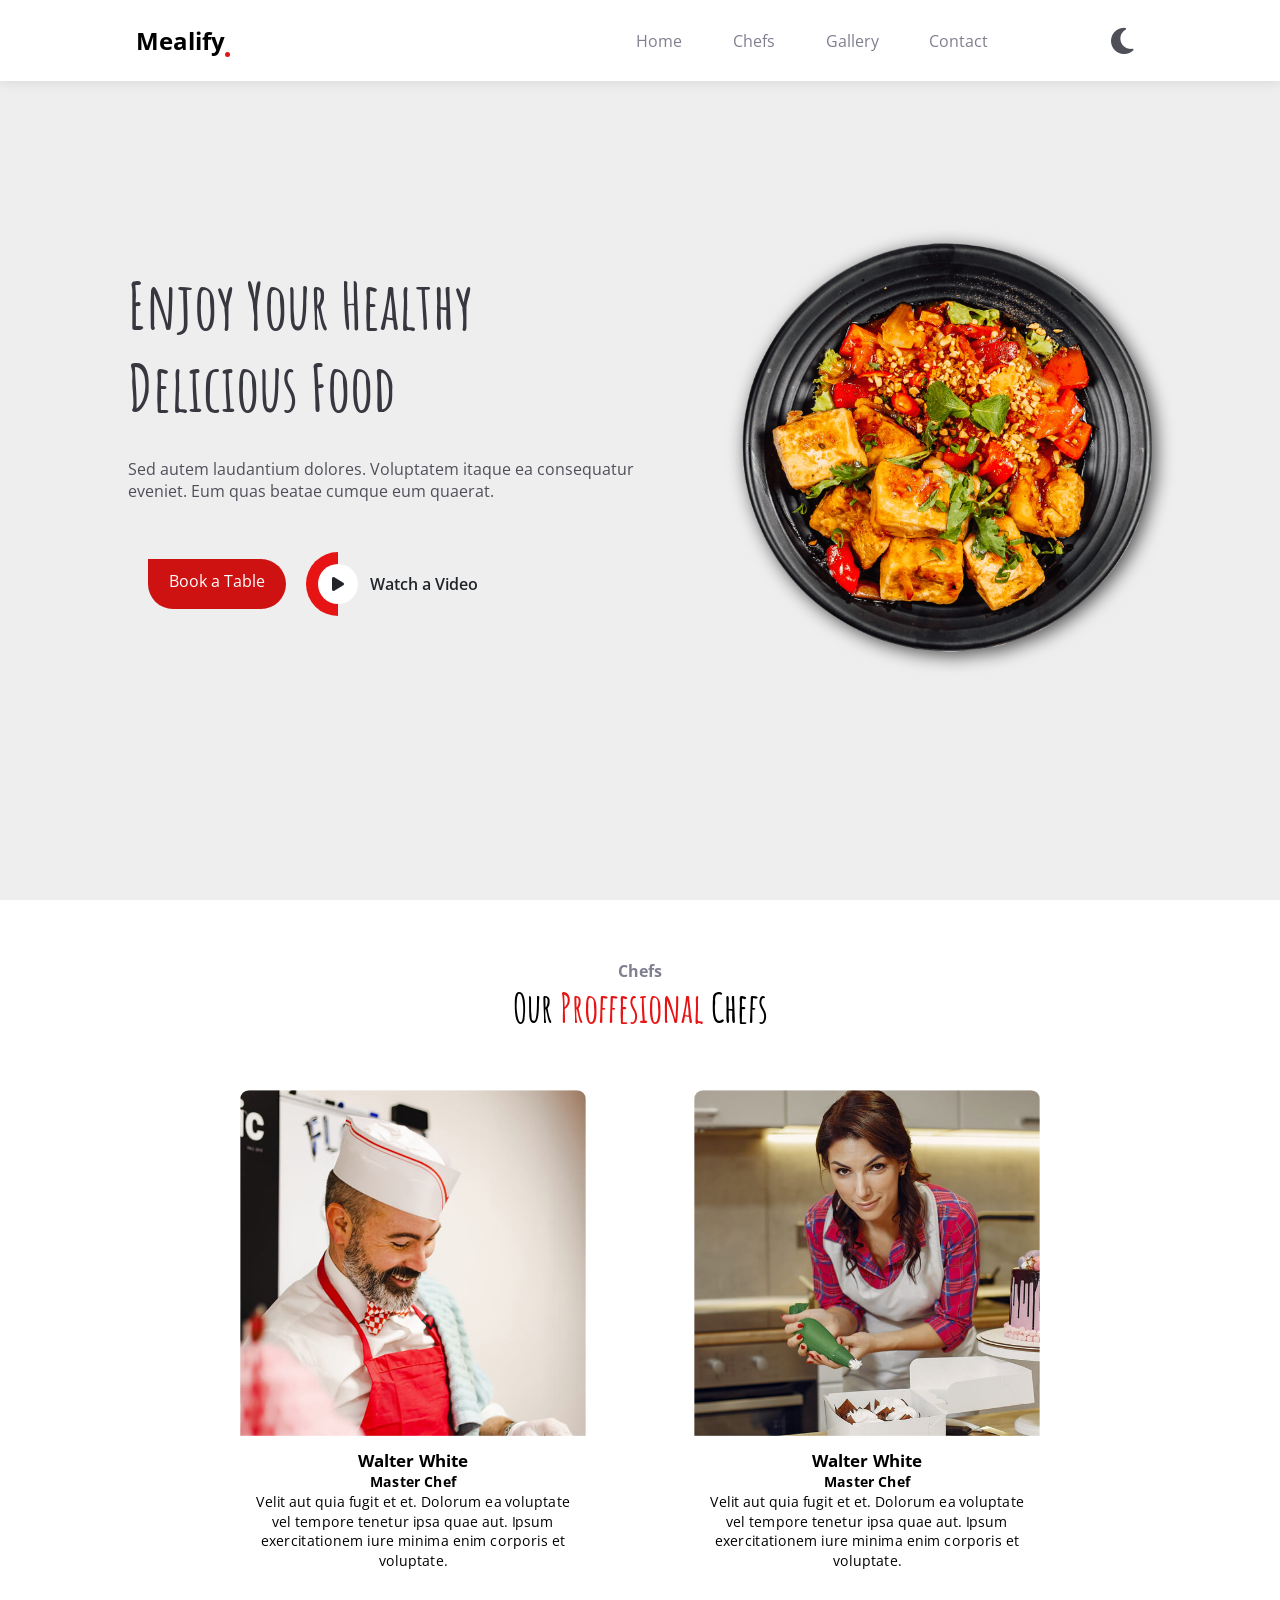
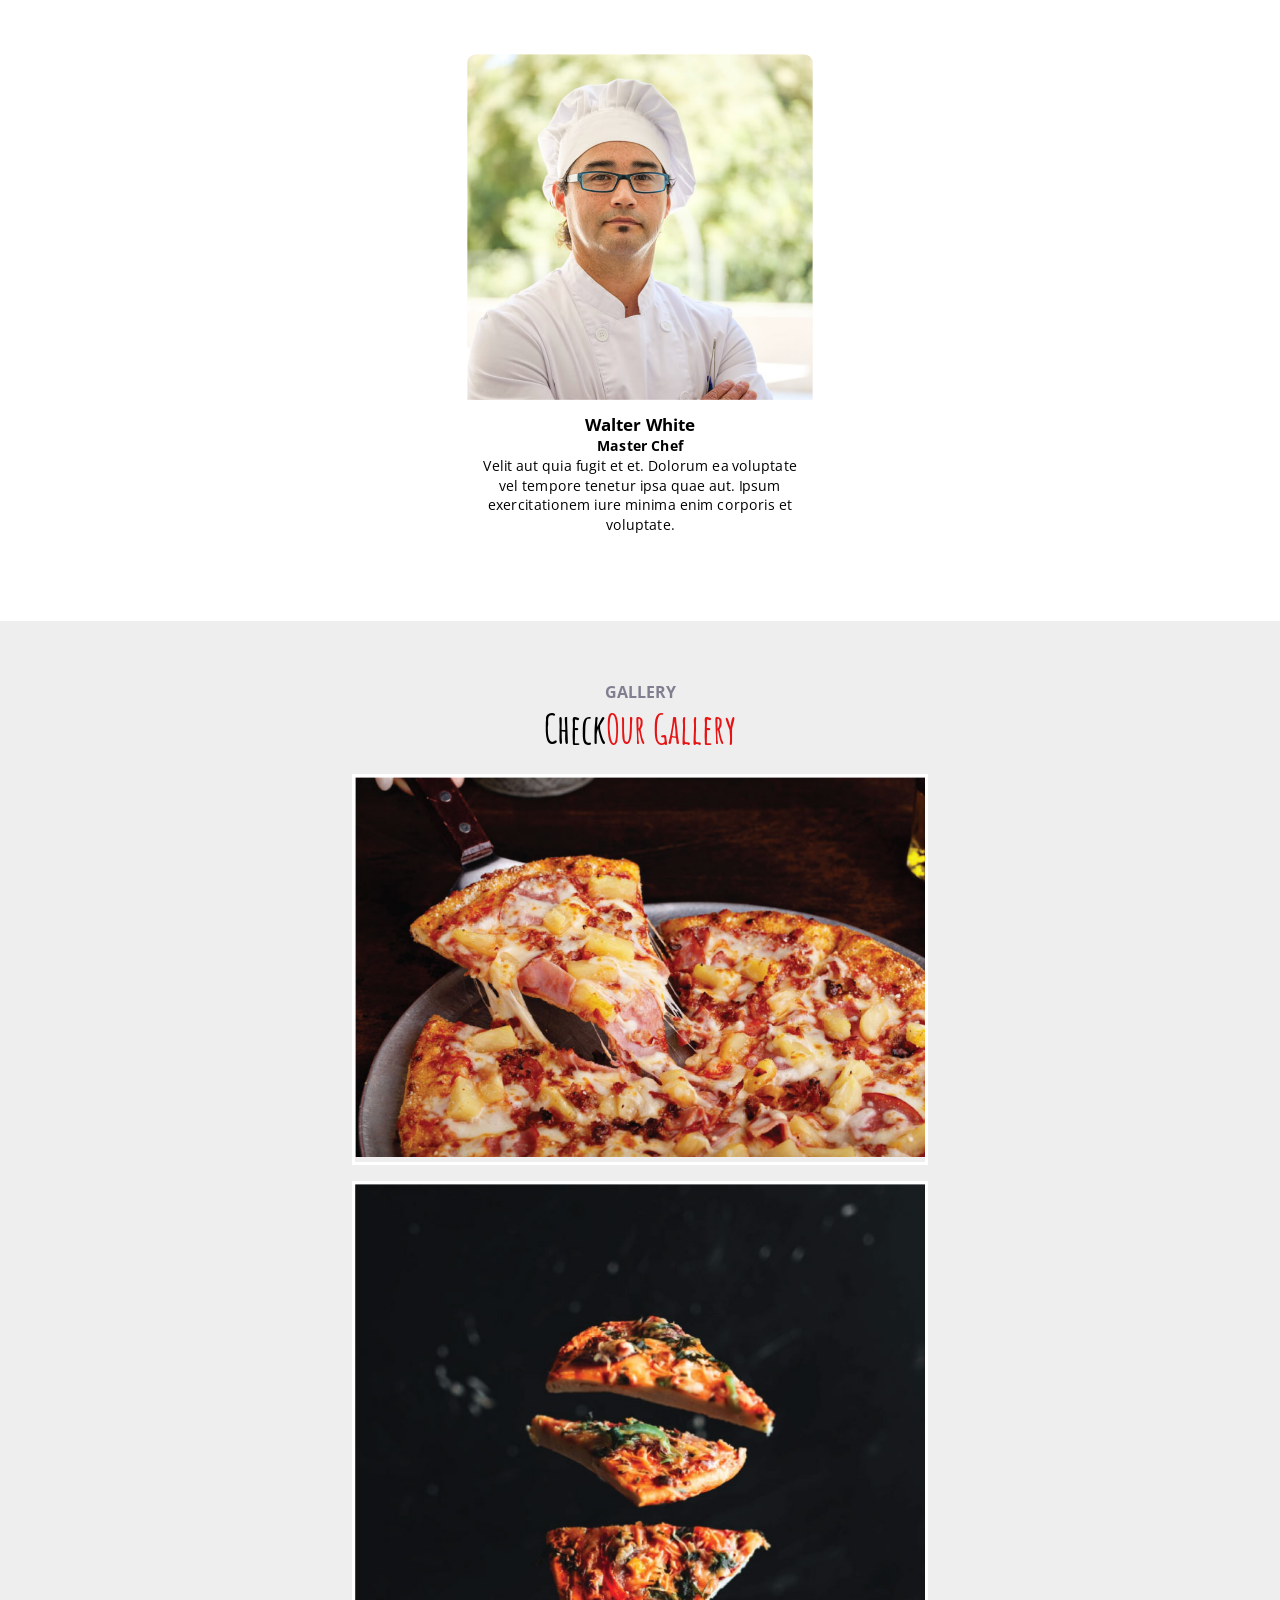
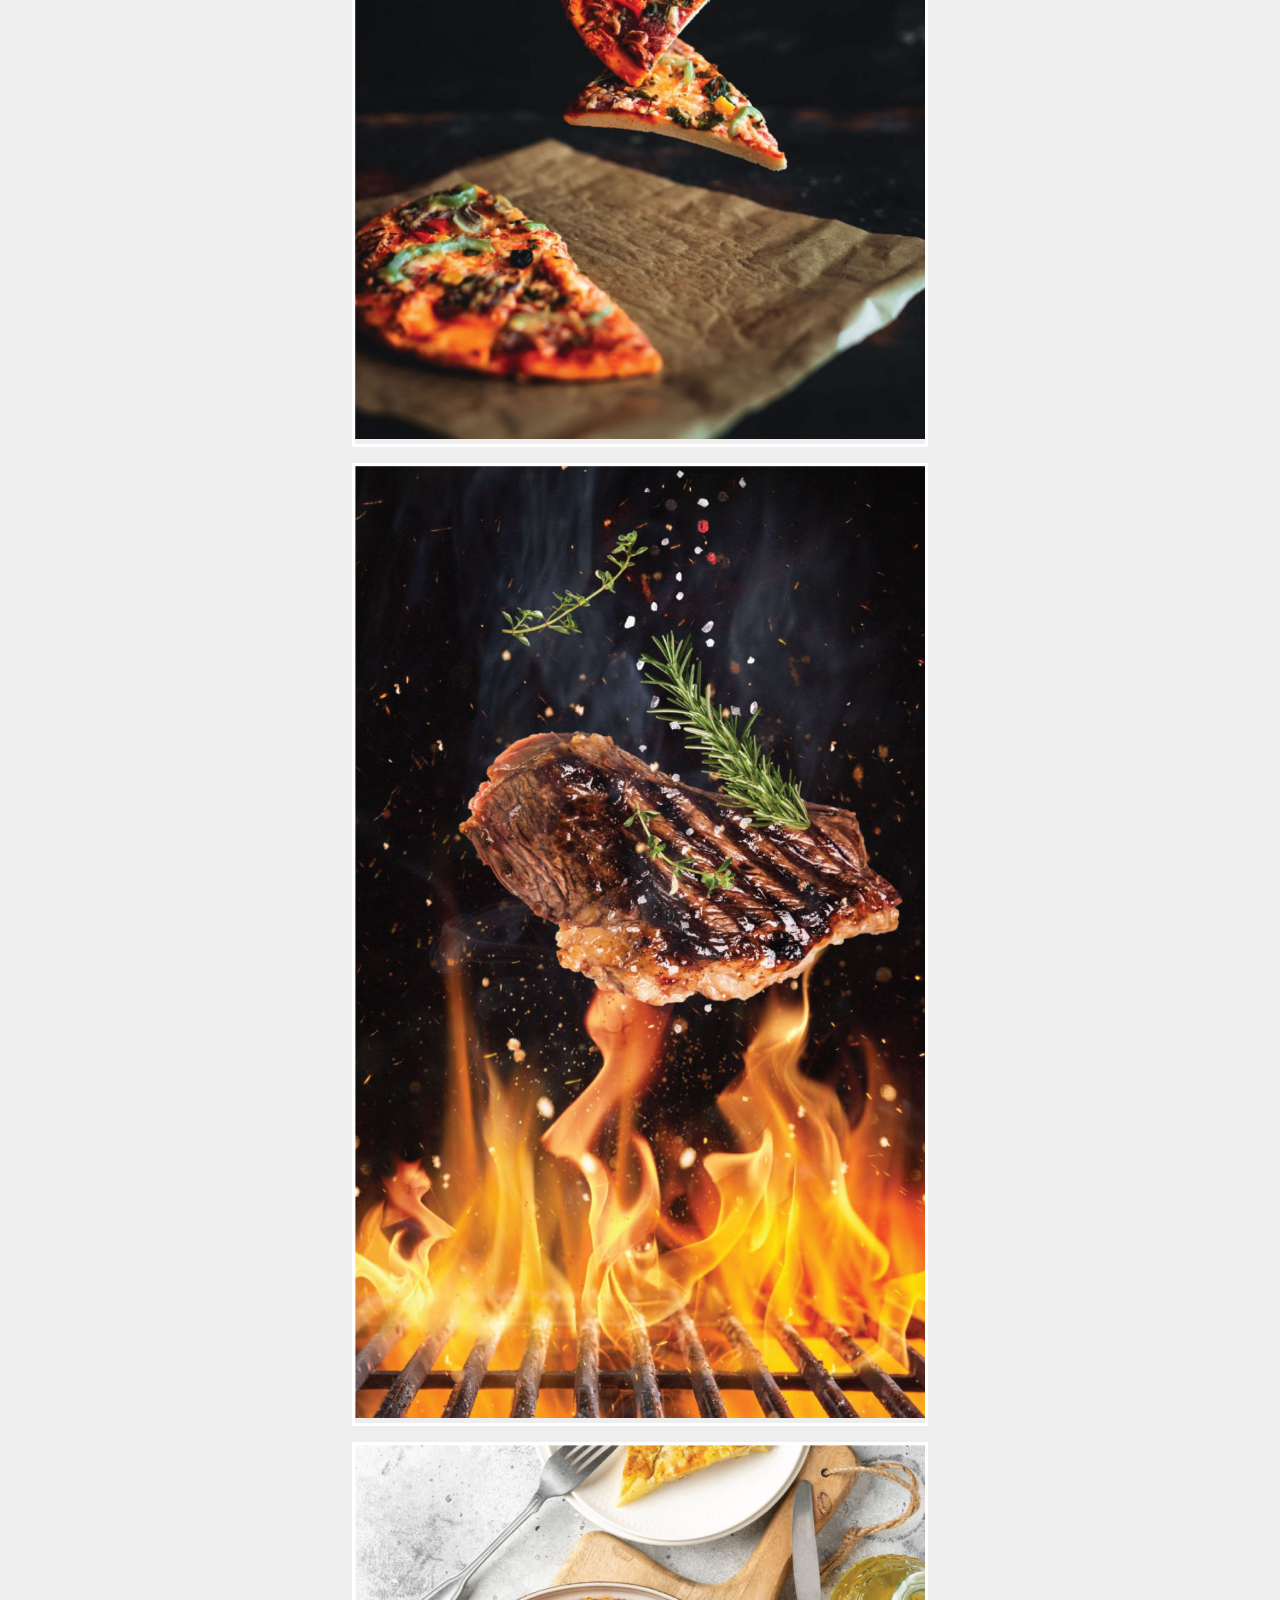
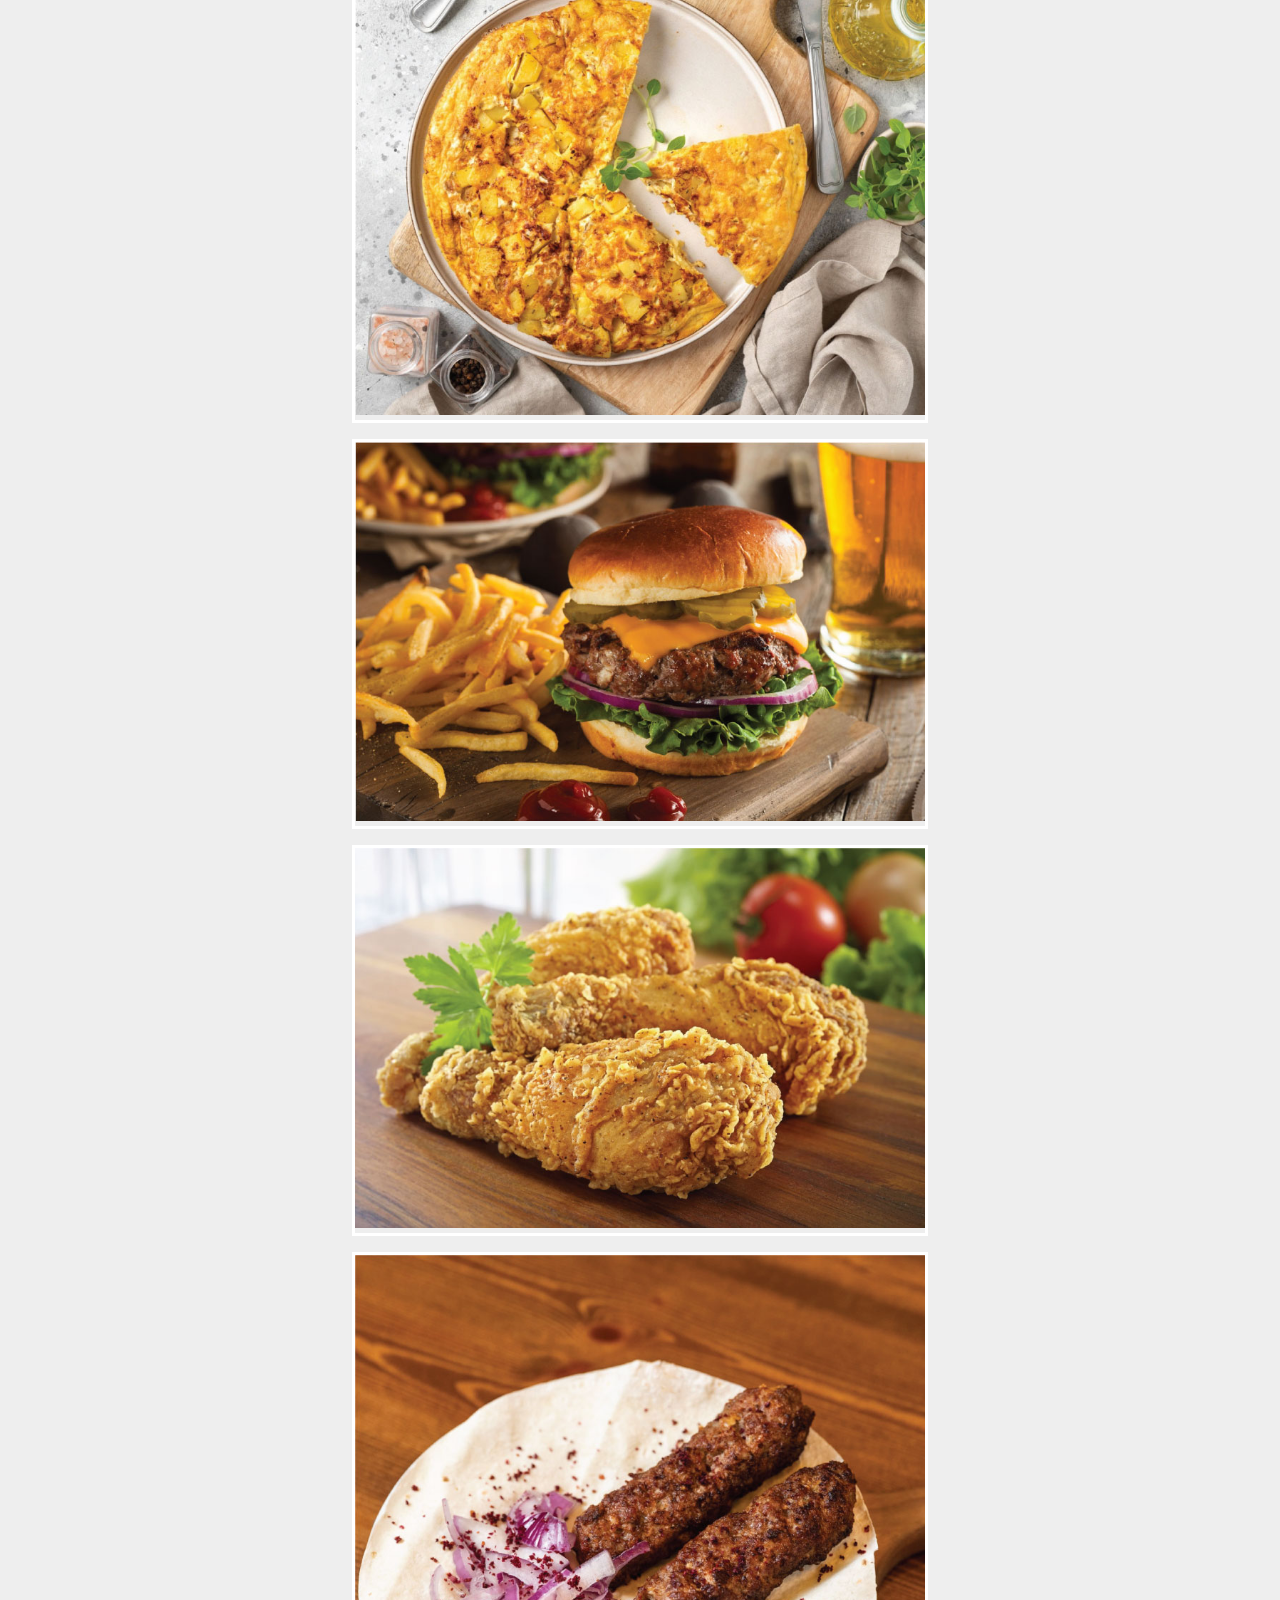
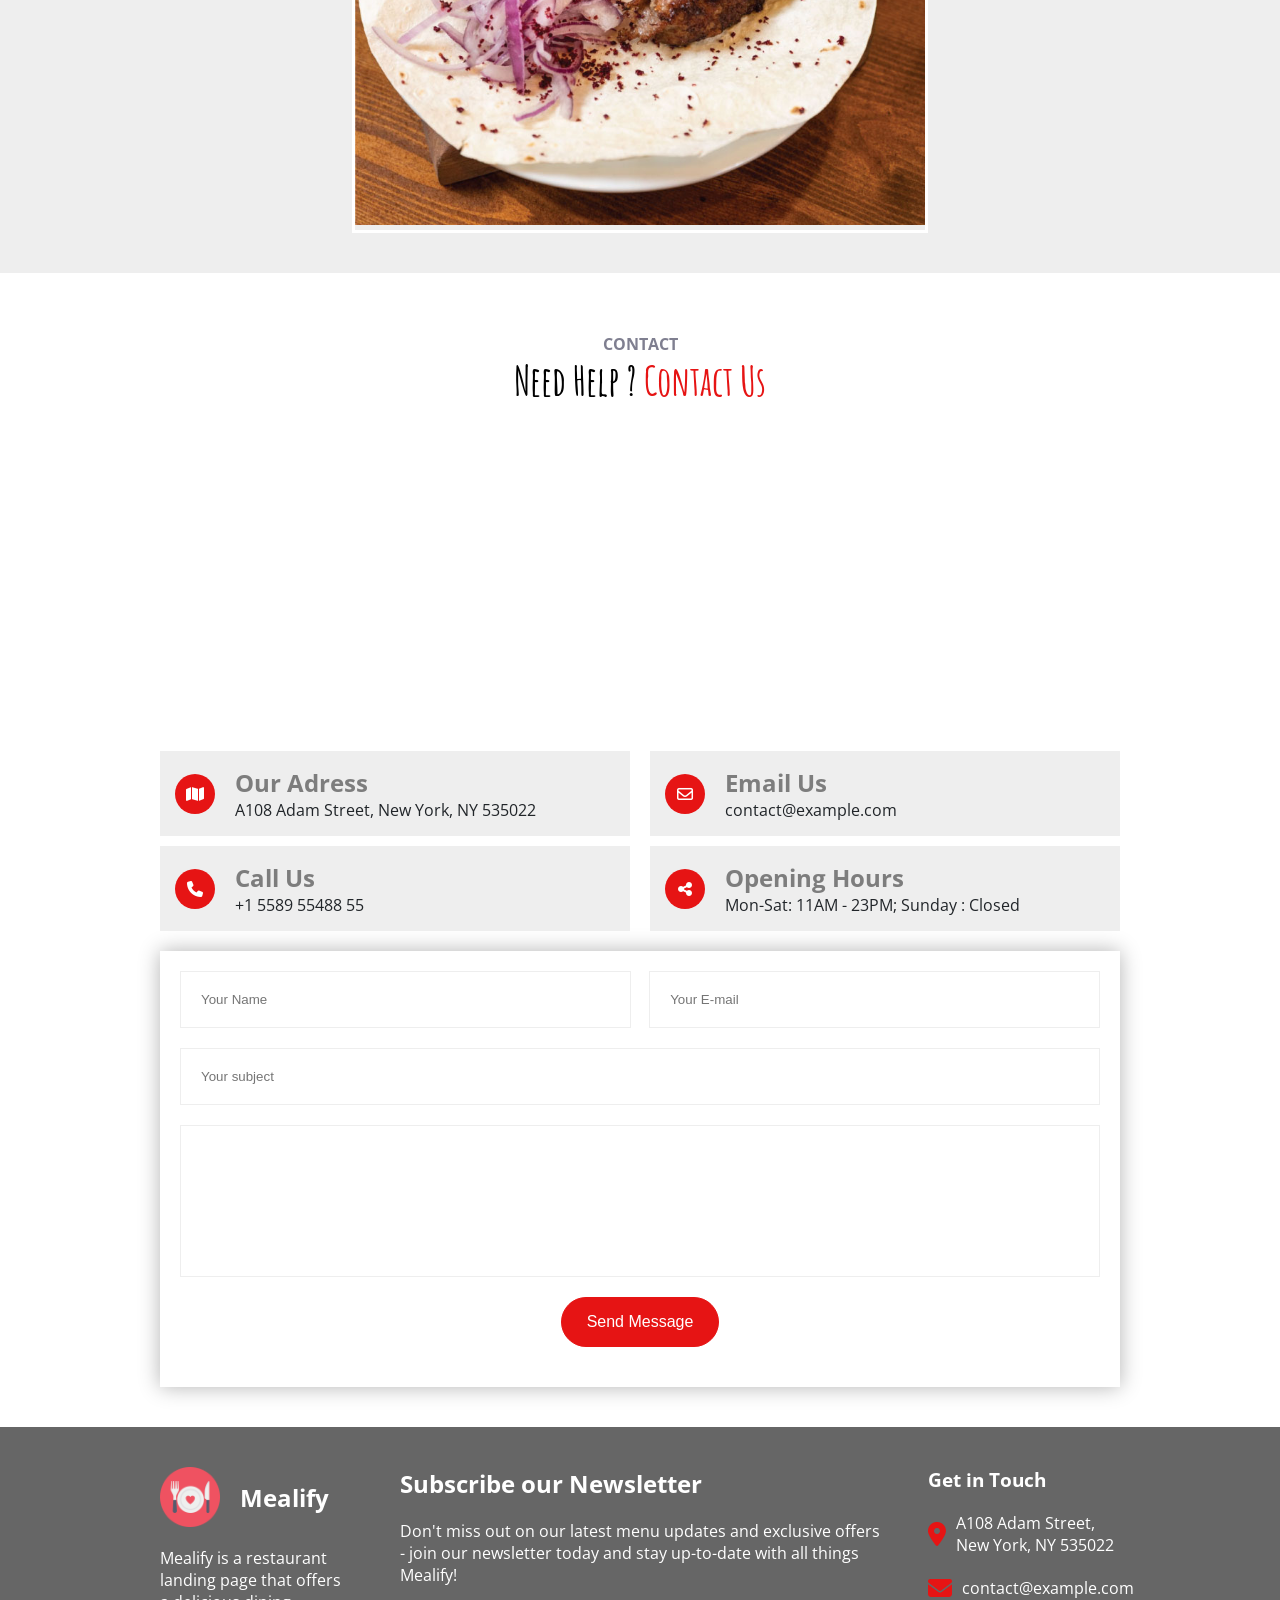
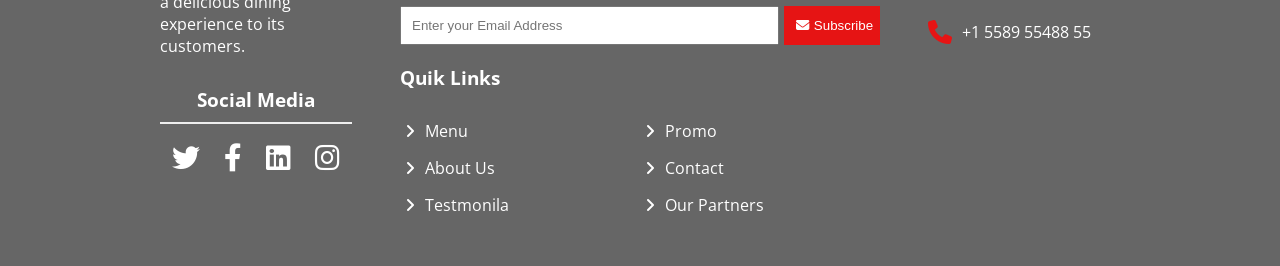
==== commit a81cd682: "adding has() and target() to underline nav links" ====
--- a/html/index.html
+++ b/html/index.html
@@ -12,8 +12,9 @@
     <title>Mealify | Yahia Elkosh</title>
     <!-- <title>Fokir - Personal Portfolio Bootstrap Template</title> -->
     <link rel="stylesheet" href="../css/index.css" />
+    <link rel="stylesheet" href="../css/media.css">
     <link rel="stylesheet" href="../css/all.min.css" />
-    <link rel="icon" href="../img/favicon.png">
+    <link rel="icon" href="../img/favicon.png" />
   </head>
   <body>
     <!-- ******************** Nav  Section *****************************************-->
@@ -24,35 +25,40 @@
           <div class="logo">
             <h2>Mealify</h2>
           </div>
-
+   <i class="fa-solid fa-bars"></i>
           <ul>
             <li>
               <a href="#home">Home</a>
-              <div class="line"></div>
+              <div class="line home-line"></div>
             </li>
             <li>
-              <a href="#chefs">Chefs</a>
-              <div class="line"></div>
+              <a   href="#chefs">Chefs</a>
+              <div class="line chefs-line"></div>
             </li>
             <li>
-              <a href="#gallery">Gallery</a>
-              <div class="line"></div>
+              <a  href="#gallery">Gallery</a>
+              <div class="line gallery-line"></div>
             </li>
             <li>
-              <a href="#contact">Contact</a>
-              <div class="line"></div>
+              <a  href="#contact">Contact</a>
+              <div class=" line contact-line"></div>
             </li>
+          
           </ul>
-
-          <div class="dark-mood">
-            <i class="fa-solid fa-moon"></i>
+       
+
+          <div class="dark-mode">
+            <label for="dark-mode">
+              <input type="checkbox" id="dark-mode" />
+              <i class="fa-solid fa-moon"></i> <i class="fa-solid fa-sun"></i
+            ></label>
           </div>
         </div>
       </div>
     </div>
     <!-- ******************** Home Section *****************************************-->
 
-    <div class="home" id="home">
+    <div class="home section" id="home">
       <div class="container">
         <div class="home-content">
           <div class="home-text">
@@ -64,7 +70,10 @@
 
             <div class="btns-group">
               <a class="table-button" href="">Book a Table</a>
-              <a class="vid-button" href=""
+              <a
+                class="vid-button"
+                target="_blank"
+                href="https://www.youtube.com/"
                 ><div class="icon"><i class="fa-solid fa-play"></i></div>
                 Watch a Video</a
               >
@@ -79,7 +88,7 @@
     </div>
     <!-- ******************** Chefs Section *****************************************-->
 
-    <div class="chefs" id="chefs">
+    <div class="chefs " id="chefs">
       <div class="container">
         <div class="sections-header">
           <h3>Chefs</h3>
@@ -153,7 +162,7 @@
     </div>
     <!-- ******************** Gallery Section *****************************************-->
 
-    <div class="gallery" id="gallery">
+    <div class="gallery " id="gallery">
       <div class="container">
         <div class="sections-header">
           <h3>GALLERY</h3>
@@ -223,7 +232,7 @@
     </div>
     <!-- ******************** Contact Section *****************************************-->
 
-    <div class="contact" id="contact">
+    <div class="contact " id="contact">
       <div class="container">
         <div class="sections-header">
           <h3>CONTACT</h3>
@@ -282,10 +291,9 @@
       </div>
     </div>
     <!-- ******************** Footer Section *****************************************-->
-    <div class="footer">
+    <div class="footer ">
       <div class="container">
         <div class="footer-content">
-
           <div class="part footer-mealify">
             <div class="footer-media-text">
               <img src="../img/favicon.png" alt="" />
@@ -342,13 +350,10 @@
                 <i class="fa-solid fa-location-dot"></i>A108 Adam Street, New
                 York, NY 535022
               </li>
-              <li>
-                <i class="fa-solid fa-envelope"></i> contact@example.com
-              </li>
+              <li><i class="fa-solid fa-envelope"></i> contact@example.com</li>
               <li><i class="fa-solid fa-phone"></i>+1 5589 55488 55</li>
             </ul>
           </div>
-
         </div>
       </div>
     </div>
--- a/css/index.css
+++ b/css/index.css
@@ -8,32 +8,49 @@
   --main-light-bg: #eee;
   --border-radius: 25px;
   --color-primary: #e61414;
-  --section-padding: 50px;
+  --color-secondry:#ce1212;
+  --section-padding: 40px;
   --gap: 10px;
 }
 body {
-  
   font-family: "open sans";
 }
+::-webkit-scrollbar {
+  width: 12px;
+  background-color: #fff;
+  border-left: 2px solid #eee;
+  box-shadow: 0px 0px 21px 0px #0003 inset;
+}
+::-webkit-scrollbar-thumb {
+  background-color: #000;
+  box-shadow: 0px 0px 10px 0px #eeeeee8c inset;
+  border-radius: 100vh;
+}
+
 img {
   width: 100%;
 }
-li{
+li {
   list-style: none;
 }
 .container {
-  width: 70%;
+  /* background-color: gold; */
+  width: 80%;
   margin: 0 auto;
+}
+.section{
+  width: 100%;
 }
 .nav {
   font-family: "open sans";
-  padding: 30px;
+  padding: 10px;
   background-color: #fff;
   position: fixed;
   top: 0;
   right: 0;
   left: 0;
   z-index: 2;
+  box-shadow: 0px 0px 14px 0px #0000001b;
 }
 .nav .nav-content {
   display: flex;
@@ -58,6 +75,7 @@
   width: 40%;
   list-style: none;
   display: flex;
+  flex-direction: row;
   justify-content: space-around;
   align-items: center;
 }
@@ -66,6 +84,9 @@
   position: relative;
   overflow: hidden;
   padding: 10px;
+}
+.nav  .fa-bars{
+  visibility: hidden;
 }
 .nav ul li .line {
   width: 100%;
@@ -76,12 +97,12 @@
   right: 0;
   transition: all 0.5s;
 
-  background-color: var(--color-primary);
+  background-color: var(--color-secondry);
 }
 .nav ul li:hover .line {
   left: 0%;
 }
-.nav ul li:hover a{
+.nav ul li:hover a {
   color: #000;
 }
 
@@ -90,10 +111,35 @@
   text-decoration: none;
 }
 
-.nav .nav-content .dark-mood {
+.nav .nav-content .dark-mode {
+  font-size: 30px;
+  padding: 10px;
+}
+.nav .nav-content input {
+  width: 0;
+  height: 0;
+  visibility: hidden;
+}
+.nav .fa-sun {
+  display: none;
+}
+.nav .fa-moon {
   color: #4f4f5a;
 }
 
+.nav .nav-content .dark-mode input:checked + .fa-moon {
+  display: none;
+}
+.nav .nav-content .dark-mode input:checked ~ .fa-sun {
+  color: #4f4f5a;
+  display: inline-block;
+}
+
+body:has(.home:target) .home-line.line ,
+body:has(.chefs:target) .chefs-line.line ,
+body:has(.gallery:target) .gallery-line.line ,
+body:has(.contact:target) .contact-line.line {
+  left: 0%;}
 .home {
   background-color: var(--main-light-bg);
   height: 100vh;
@@ -103,26 +149,42 @@
 
 .home-content {
   display: flex;
-  justify-content: space-around;
-  align-items: center;
+  justify-content: space-between;
+  align-items: center;
+  flex-wrap:wrap ;
 }
 
 .home-text {
   width: 50%;
   font-family: "open sans";
+  /* background-color: seagreen; */
 }
 
 .home .home-img {
+  /* background-color: gold; */
+  margin: 20px 0;
   width: 40%;
   transition: all 0.5s;
   border-radius: 55%;
-  box-shadow: 0px 0px 60px 50px #0003;
+  filter: drop-shadow(4px 4px 9px #000a);
 }
 
 .home .home-img:hover {
-  transform: rotate(90deg) translate(5px, 5px);
+  animation: vibrat 0.2s infinite;
+}
+@keyframes vibrat {
+  0% {
+    transform: translate(0px, 0px);
+  }
+  50% {
+    transform: translate(5px, 2px);
+  }
+  100% {
+    transform: translate(0px, 0px);
+  }
 }
 .home .home-text h1 {
+  width: 70%;
   color: #37373f;
   font-size: 65px;
   font-family: "Amatic SC", sans-serif;
@@ -141,21 +203,57 @@
   display: flex;
 }
 .home .home-text .vid-button {
+  margin: 20px 0 ;
   color: #212529;
-  background-color: black;
-}
-
+  display: flex;
+  align-items: center;
+  font-weight: 600;
+  transition: all 0.8s;
+}
+
+.home .home-text .vid-button:hover {
+  color: var(--color-primary);
+}
+.home .vid-button .icon {
+  width: 4rem;
+  height: 4rem;
+  border-radius: 50%;
+  background-image: linear-gradient(
+    to right,
+    var(--color-primary) 0 50%,
+    transparent 50% 100%
+  );
+  display: flex;
+  justify-content: center;
+  align-items: center;
+  font-size: 1rem;
+  /* margin-right: 0.3125rem; */
+  position: relative;
+}
+.home .vid-button .icon i {
+  display: flex;
+  justify-content: center;
+  align-items: center;
+  border-radius: 50%;
+  background-color: white;
+  width: 40px;
+  height: 40px;
+}
 .home .home-text .table-button {
+  align-self: center;
+  height: 50px;
   color: white;
   padding: 10px 20px;
   margin: 0 20px;
-  background-color: #e61414;
+  background-color: #ce1212;
   border: 1px solid transparent;
   border-bottom-left-radius: var(--border-radius);
   border-bottom-right-radius: var(--border-radius);
   border-top-right-radius: var(--border-radius);
 }
-
+.home .home-text .table-button:hover {
+  background-color: var(--color-primary);
+}
 /* Chefs Section Style  */
 
 .sections-header {
@@ -178,6 +276,8 @@
 
 .chefs {
   padding: var(--section-padding);
+  display: flow-root;
+  /* margin: 80px 0; */
 }
 .chefs .cards {
   font-family: "open sans";
@@ -300,162 +400,152 @@
   align-items: center;
   margin-right: 20px;
 }
-.contact .contact-info .contact-record h2{
+.contact .contact-info .contact-record h2 {
   color: #7d7d7d;
 }
 
-.contact .contact-info .contact-record p{
+.contact .contact-info .contact-record p {
   color: #212529;
 }
 
-
-.contact .contact-inputs{
-padding: 20px;
-display: flex;
-justify-content: space-between;
-flex-wrap: wrap;
-box-shadow: 0 0 20px 0 rgba(0, 0, 0, 0.3);
-
-
-}
-
-.contact .contact-inputs input{
+.contact .contact-inputs {
+  padding: 20px;
+  display: flex;
+  justify-content: space-between;
+  flex-wrap: wrap;
+  box-shadow: 0 0 20px 0 rgba(0, 0, 0, 0.3);
+}
+
+.contact .contact-inputs input {
   padding: 20px;
   border: 1px solid var(--main-light-bg);
- 
-}
-.contact .contact-inputs .name{
-  
+}
+.contact .contact-inputs .name {
   width: 49%;
 }
-.contact .contact-inputs .email{
+.contact .contact-inputs .email {
   width: 49%;
 }
-.contact .contact-inputs .subject{
-  margin: 20px 0;
-  width: 100%;
-}
-.contact .contact-inputs textarea{
+.contact .contact-inputs .subject {
+  margin: 20px 0;
+  width: 100%;
+}
+.contact .contact-inputs textarea {
   border: 1px solid var(--main-light-bg);
-
-  width: 100%
-  
-}
-.contact .contact-inputs button{
-margin: 10px auto; 
- padding: 10px 20px;
+  resize: none;
+  width: 100%;
+}
+.contact .contact-inputs button {
+  margin: 20px auto;
+  padding: 15px 25px;
   color: white;
   font-size: 16px;
   background-color: var(--color-primary);
   border: 1px solid var(--color-primary);
-  border-radius: 20px;
-
-
+  border-radius: 25px;
+}
+.contact input:focus,
+.contact textarea:focus {
+  border: 2px solid #ce1212;
+  outline: none;
 }
 
 .footer {
-  background-image:   linear-gradient(#0009, #0009), url(https://alfaroukroute.github.io/Mealify/assets/img/textured-metal-background.jpg);
+  background-image: linear-gradient(#0009, #0009),
+    url(https://alfaroukroute.github.io/Mealify/assets/img/textured-metal-background.jpg);
   /* background-position: center; */
   background-size: contain;
   color: white;
   padding: var(--section-padding);
 }
-.footer .footer-content{
+.footer .footer-content {
   /* background-color: tomato; */
   display: flex;
-justify-content: space-between;
-
+  justify-content: space-between;
 }
 .footer .part {
   width: 20%;
- 
-}
-.footer .part2{
+}
+.footer .part2 {
   width: 50%;
-
-}
-
-.footer .footer-mealify .footer-media-text{
-  display: flex;
-  align-items: center;
-}
-.footer .footer-mealify .footer-media-text img{
+}
+
+.footer .footer-mealify .footer-media-text {
+  display: flex;
+  align-items: center;
+}
+.footer .footer-mealify .footer-media-text img {
   width: 60px;
   margin-right: 20px;
 }
-.footer .footer-mealify p{
-  margin: 20px 0;
-}
-.footer .footer-mealify .footer-brands{
+.footer .footer-mealify p {
+  margin: 20px 0;
+}
+.footer .footer-mealify .footer-brands {
   text-align: center;
 }
-.footer .footer-mealify .footer-brands h3{
+.footer .footer-mealify .footer-brands h3 {
   border-bottom: 2px solid var(--main-light-bg);
   padding: 10px;
 }
-.footer .footer-brands .brands-icons{
+.footer .footer-brands .brands-icons {
   display: flex;
   justify-content: space-around;
-margin: 20px 0 ;
-font-size: 28px;
-}
-
-
-.footer .footer-subscribe p{
-  margin :20px 0;
-}
-.footer .footer-inputs{
-  display: flex;
-justify-content: space-between;
-}
-.footer .footer-inputs input{
+  margin: 20px 0;
+  font-size: 28px;
+}
+
+.footer .footer-subscribe p {
+  margin: 20px 0;
+}
+.footer .footer-inputs {
+  display: flex;
+  justify-content: space-between;
+}
+.footer .footer-inputs input {
   width: 79%;
   padding: 10px;
 }
-.footer .footer-inputs button{
+.footer .footer-inputs button {
   width: 20%;
   border: 0;
   background-color: var(--color-primary);
   color: white;
-
-}
-.footer .footer-inputs i{
+}
+.footer .footer-inputs i {
   margin: 5px;
 }
-.footer .footer-subscribe h3{
-  margin: 20px 0 ;
-}
-.footer .footer-subscribe .links{
+.footer .footer-subscribe h3 {
+  margin: 20px 0;
+}
+.footer .footer-subscribe .links {
   display: flex;
   justify-content: space-between;
 }
 .footer .footer-subscribe .links ul {
   width: 50%;
-
 }
 .footer .footer-subscribe .links ul li {
- 
   padding: 5px;
   margin: 5px 0;
   transition: all 0.5s;
 }
-.footer .footer-subscribe .links ul li:hover{
-   background-color: rgba(54, 51, 51, 0.5);
+.footer .footer-subscribe .links ul li:hover {
+  background-color: rgba(54, 51, 51, 0.5);
   margin-left: 10px;
-  }
+}
 .footer .footer-subscribe .links ul li i {
-margin-right:10px ;
-}
-
-
-.footer .get-in-toch ul li{
-  display: flex;
-  align-items: center;
-  margin: 20px 0;
-  
+  margin-right: 10px;
+}
+
+.footer .get-in-toch ul li {
+  display: flex;
+  align-items: center;
+  margin: 20px 0;
 }
 .footer .get-in-toch ul li i {
   font-size: 24px;
   color: var(--color-primary);
   margin-right: 10px;
-}+}
+/* Media Queery  */
--- a/css/media.css
+++ b/css/media.css
@@ -0,0 +1,158 @@
+
+/* nav bar media query  */
+
+   
+   
+@media screen and (min-width: 1400px) {
+    .container {
+      max-width: 1320px;
+    }
+  }
+  
+  @media screen and (max-width: 1400px) {
+    .container {
+      max-width: 1140px;
+    }
+  }
+  
+  @media screen and (max-width: 1200px) {
+    .container {
+      max-width: 960px;
+    }
+  }
+  
+  @media screen and (max-width: 992px) {
+    .container {
+      max-width: 720px;
+    }
+  }
+  
+  @media screen and (max-width: 768px) {
+    .container {
+      max-width: 540px;
+      margin: 0 auto;
+
+    }
+  }
+  
+  @media screen and (max-width: 576px) {
+    .container {
+      margin: 0 auto;
+
+      padding-inline: 15px;
+    }
+  }
+  /* *******************************  home media query*************************************** */
+    @media screen and (min-width: 1400px) {
+    
+   }
+   
+   @media screen and (max-width: 1400px) {
+    .home{
+      height: 100vh;
+    }
+   }
+   
+   @media screen and (max-width: 1200px) {
+   
+      .home .home-text{
+       width: 60%;
+      } .home .home-img{
+        width: 30%;
+      }
+     
+   }
+   
+   @media screen and (max-width: 992px) {
+    .home .home-content{
+      
+        flex-direction: column-reverse;
+    }
+    .home .home-text{
+        display: flex;
+        flex-direction: column;
+        align-items: center;
+        width: 100%;
+        text-align: center;
+       } 
+       .home .home-img{
+         width: 80%;
+       }
+   }
+   
+   @media screen and (max-width: 768px) {
+.container{
+  width: 100%;
+}
+
+   }
+
+   
+   @media screen and (max-width: 576px) {
+    .container{
+        width: 100%;
+        margin: 0 ;
+    }
+   .home{
+    height: 100vh;
+   }
+     .home .btns-group{
+        flex-direction: column;
+        align-items: center;
+    }
+    .home .home-content{
+        text-align: center;
+        justify-content: center;
+        align-items: center;
+    }
+    .home .home-text{
+      
+        text-align: center;
+        width: 100%;
+       } .home .home-img{
+        margin: 0;
+         width: 100%;
+       }
+   }
+   
+  @media screen and (max-width:1300px) {
+   
+  
+   .chefs .cards{
+   
+     flex-wrap: wrap;
+   }
+   .chefs .cards .card{
+     width: 40%;
+   }
+   
+   .gallery .gallery-imgs{
+   /* background-color: gold; */
+     justify-content: center;
+     align-items: center;
+     flex-wrap:wrap;
+     height: auto;
+   }
+   .gallery .gallery-imgs .picture{
+     width: 60%;
+   }
+   }
+   
+   
+   
+   
+   
+   
+   
+   
+   
+   
+   
+   
+   
+   
+   
+   
+   
+   
+   
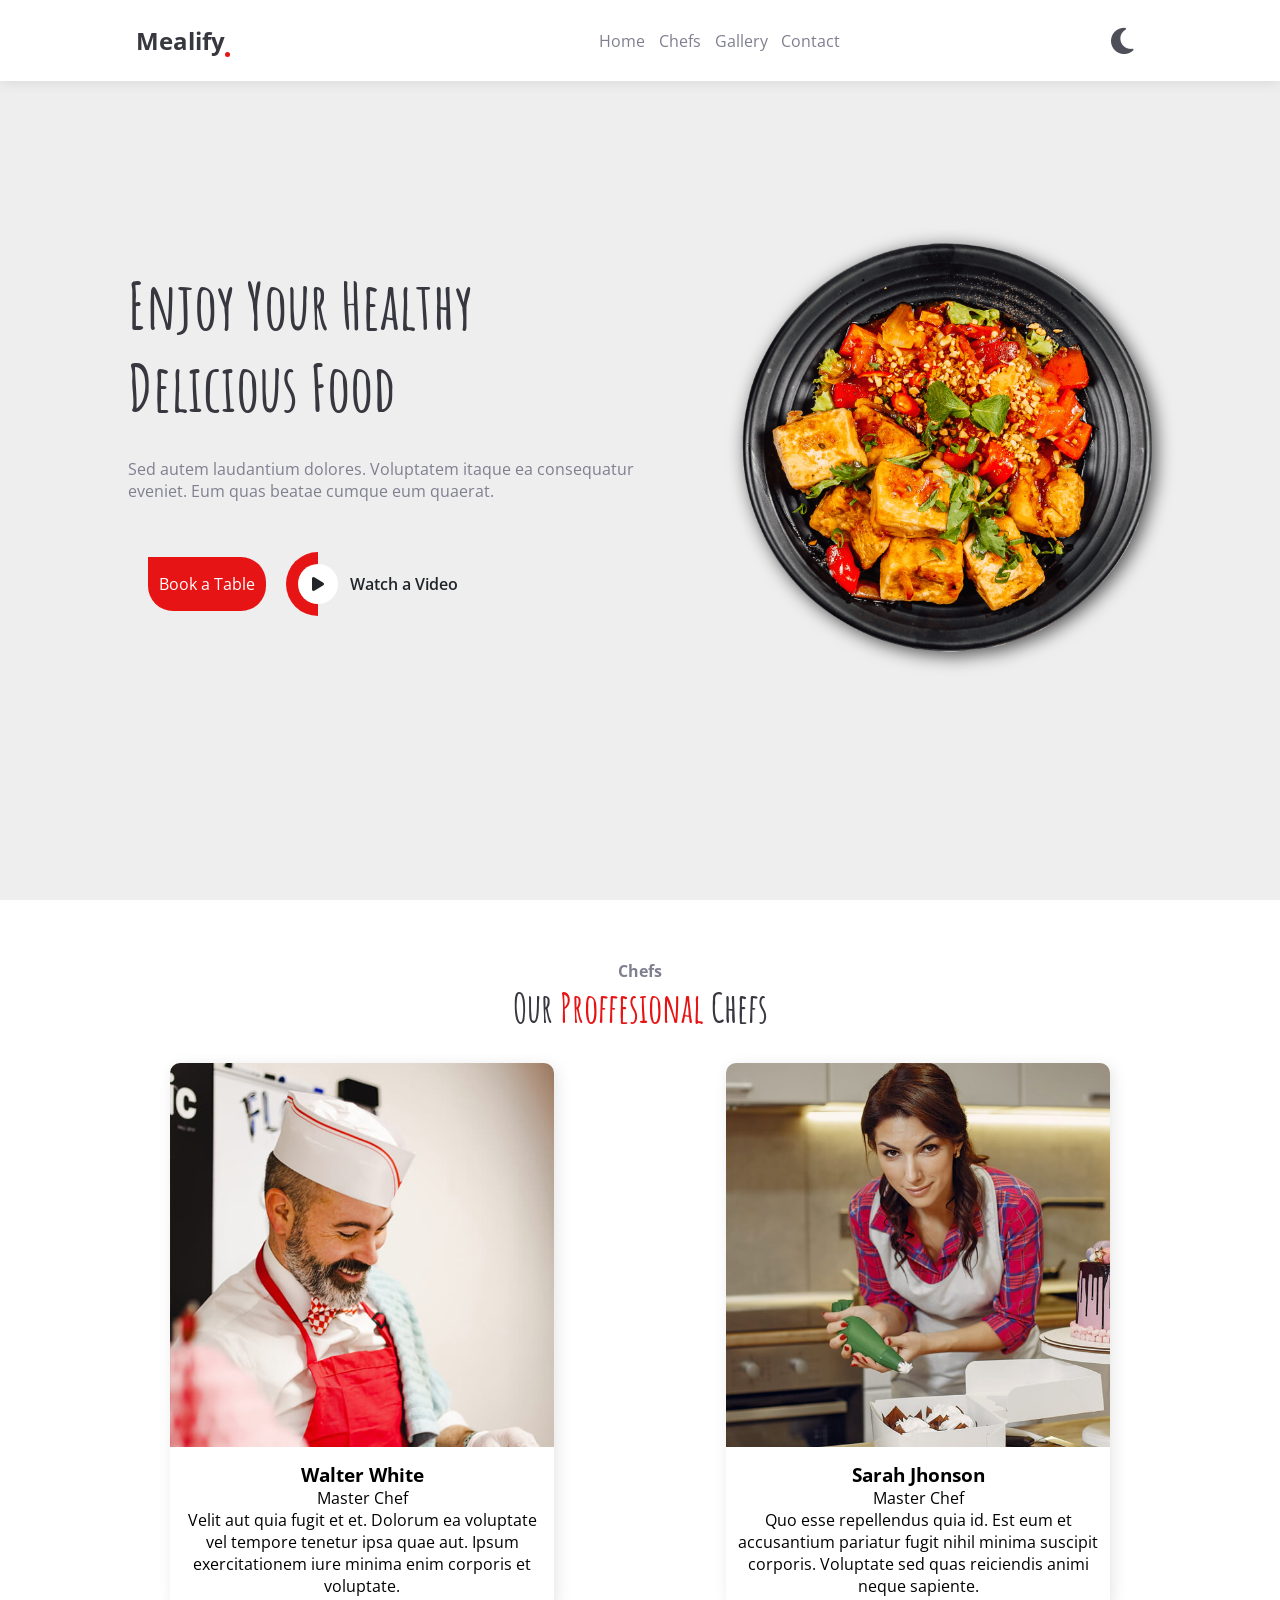
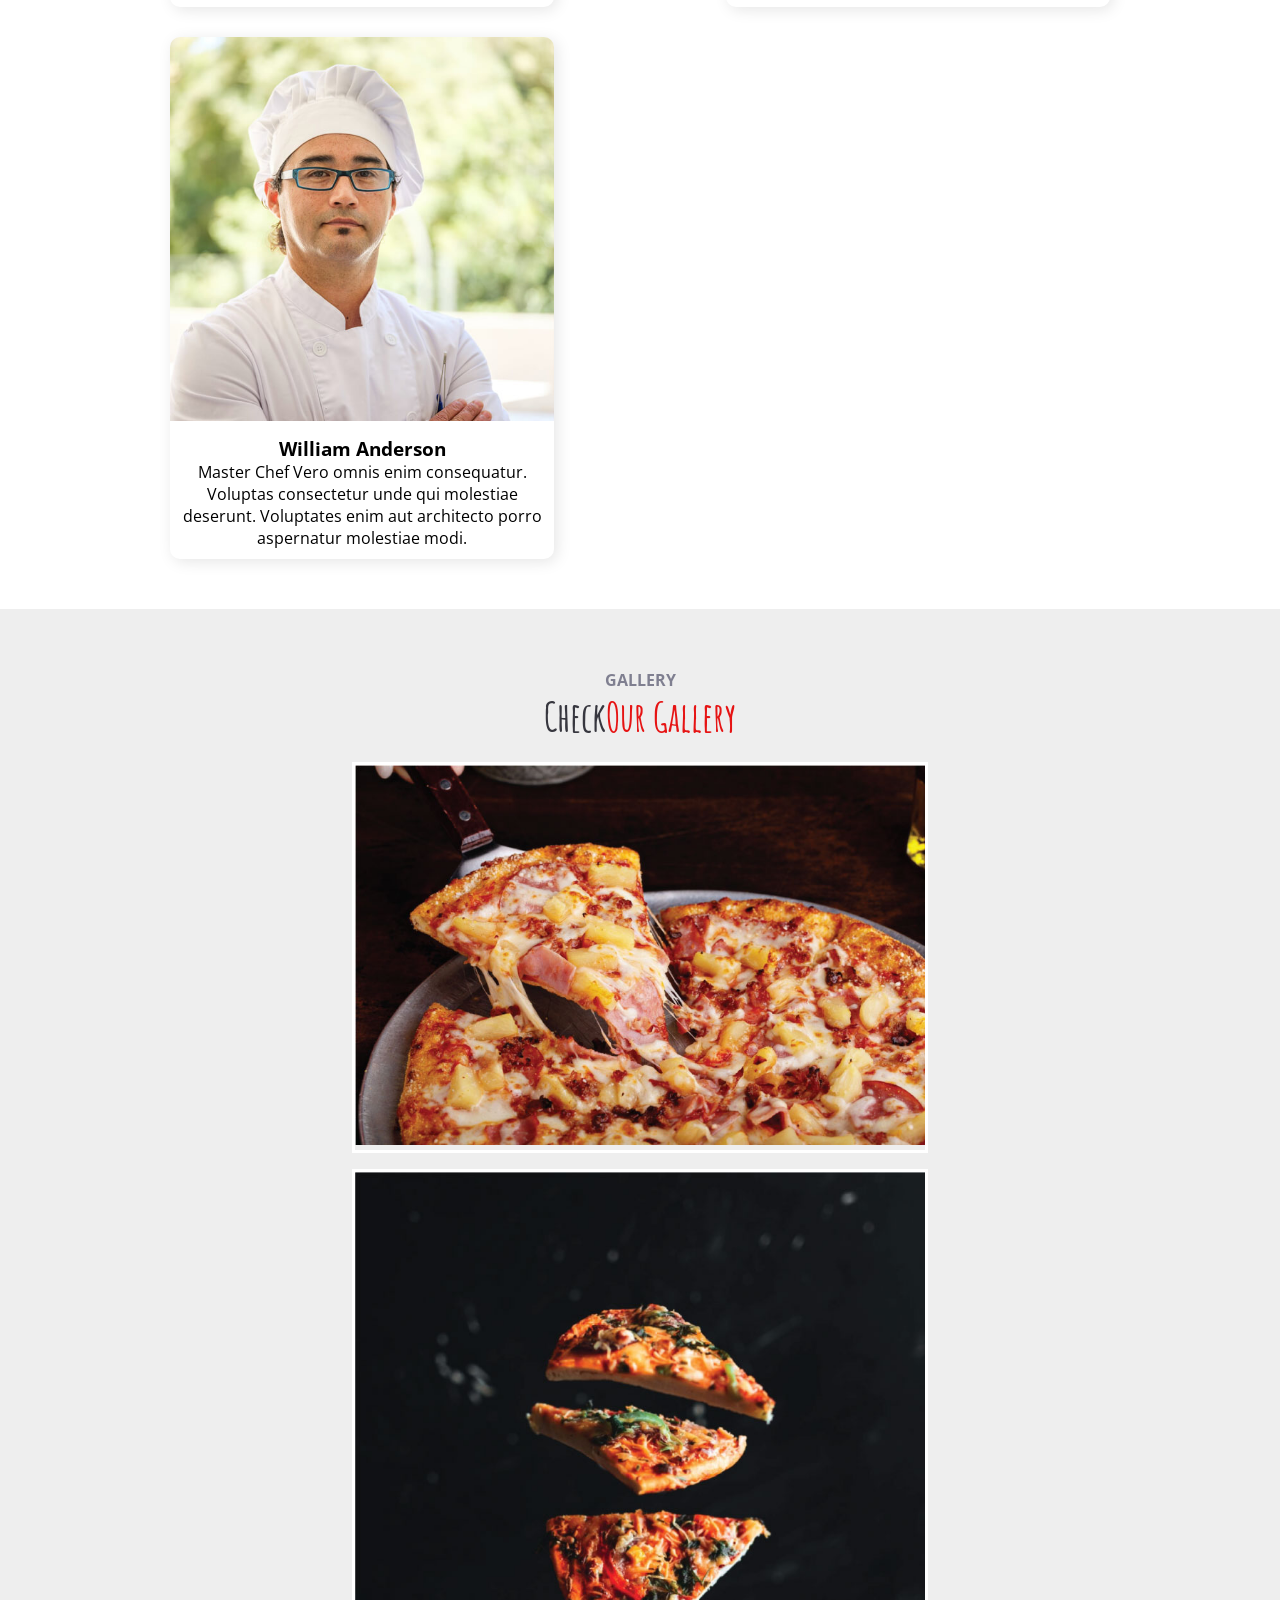
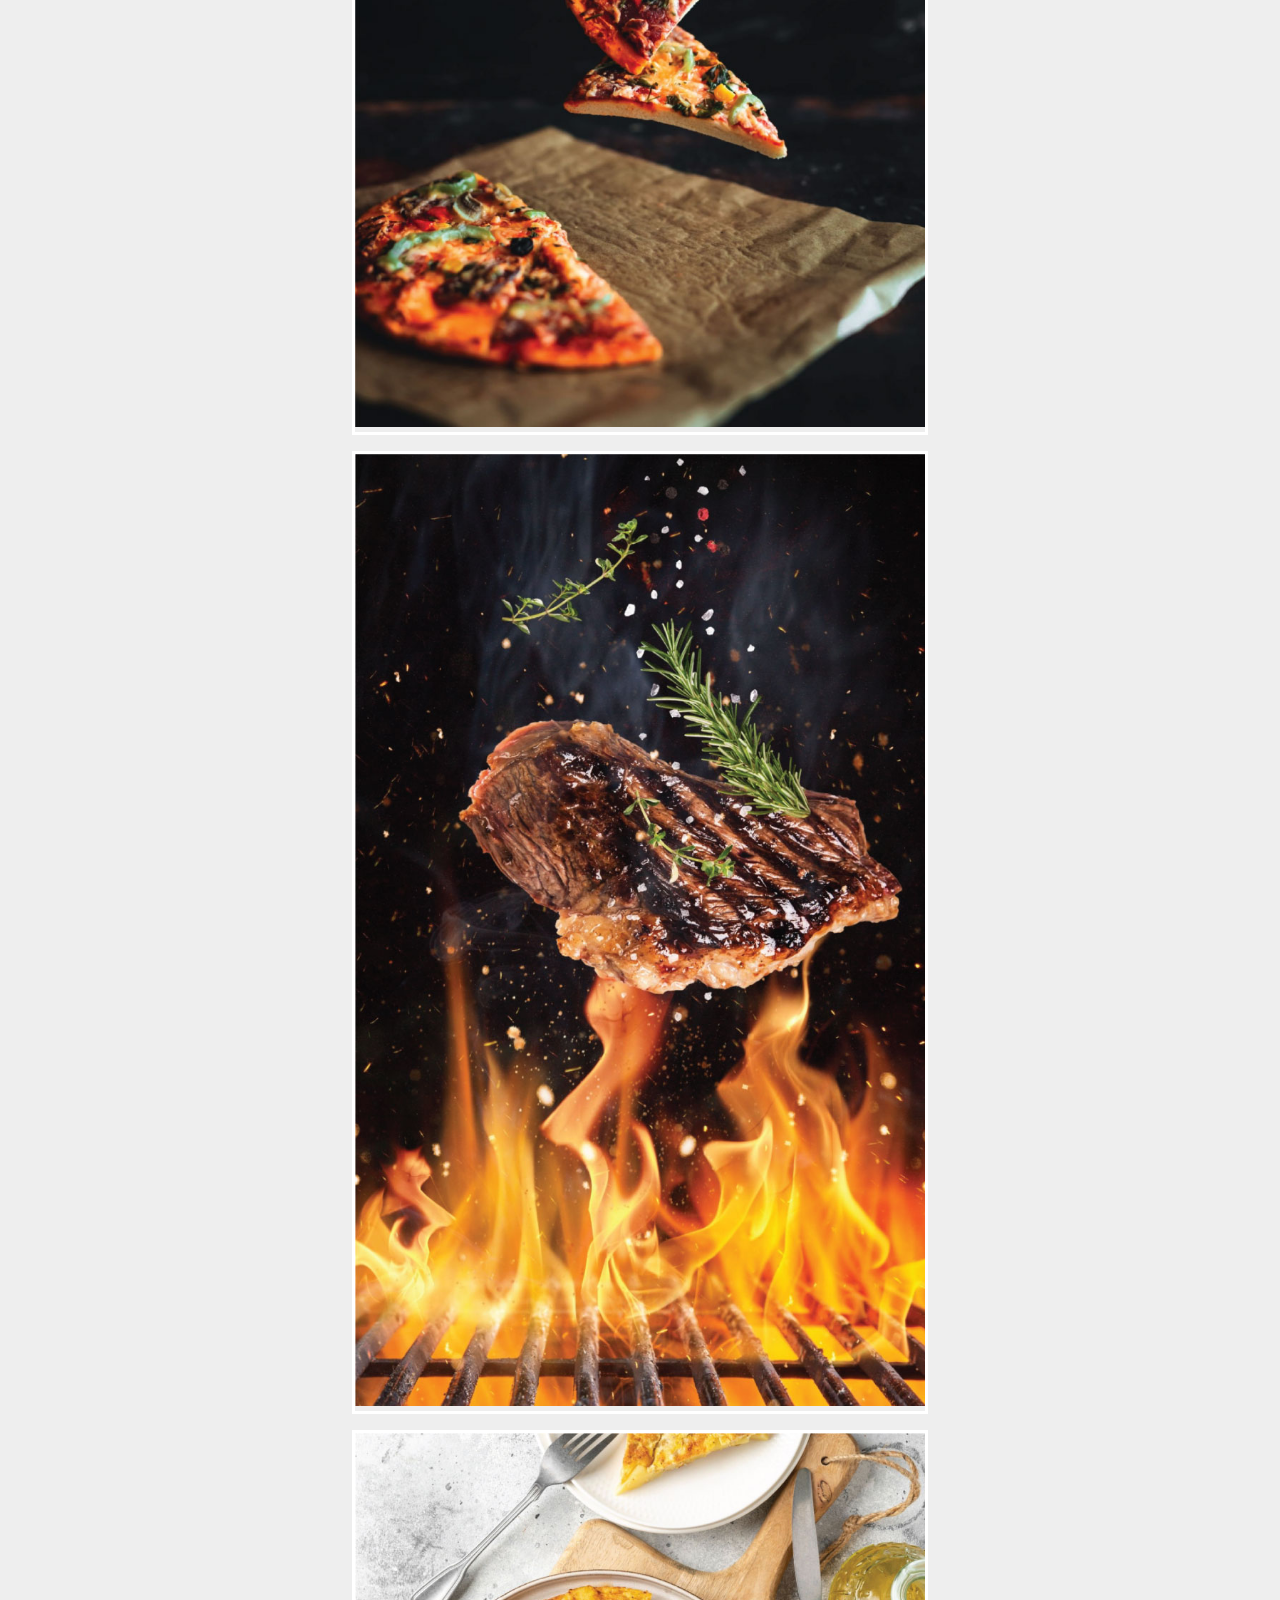
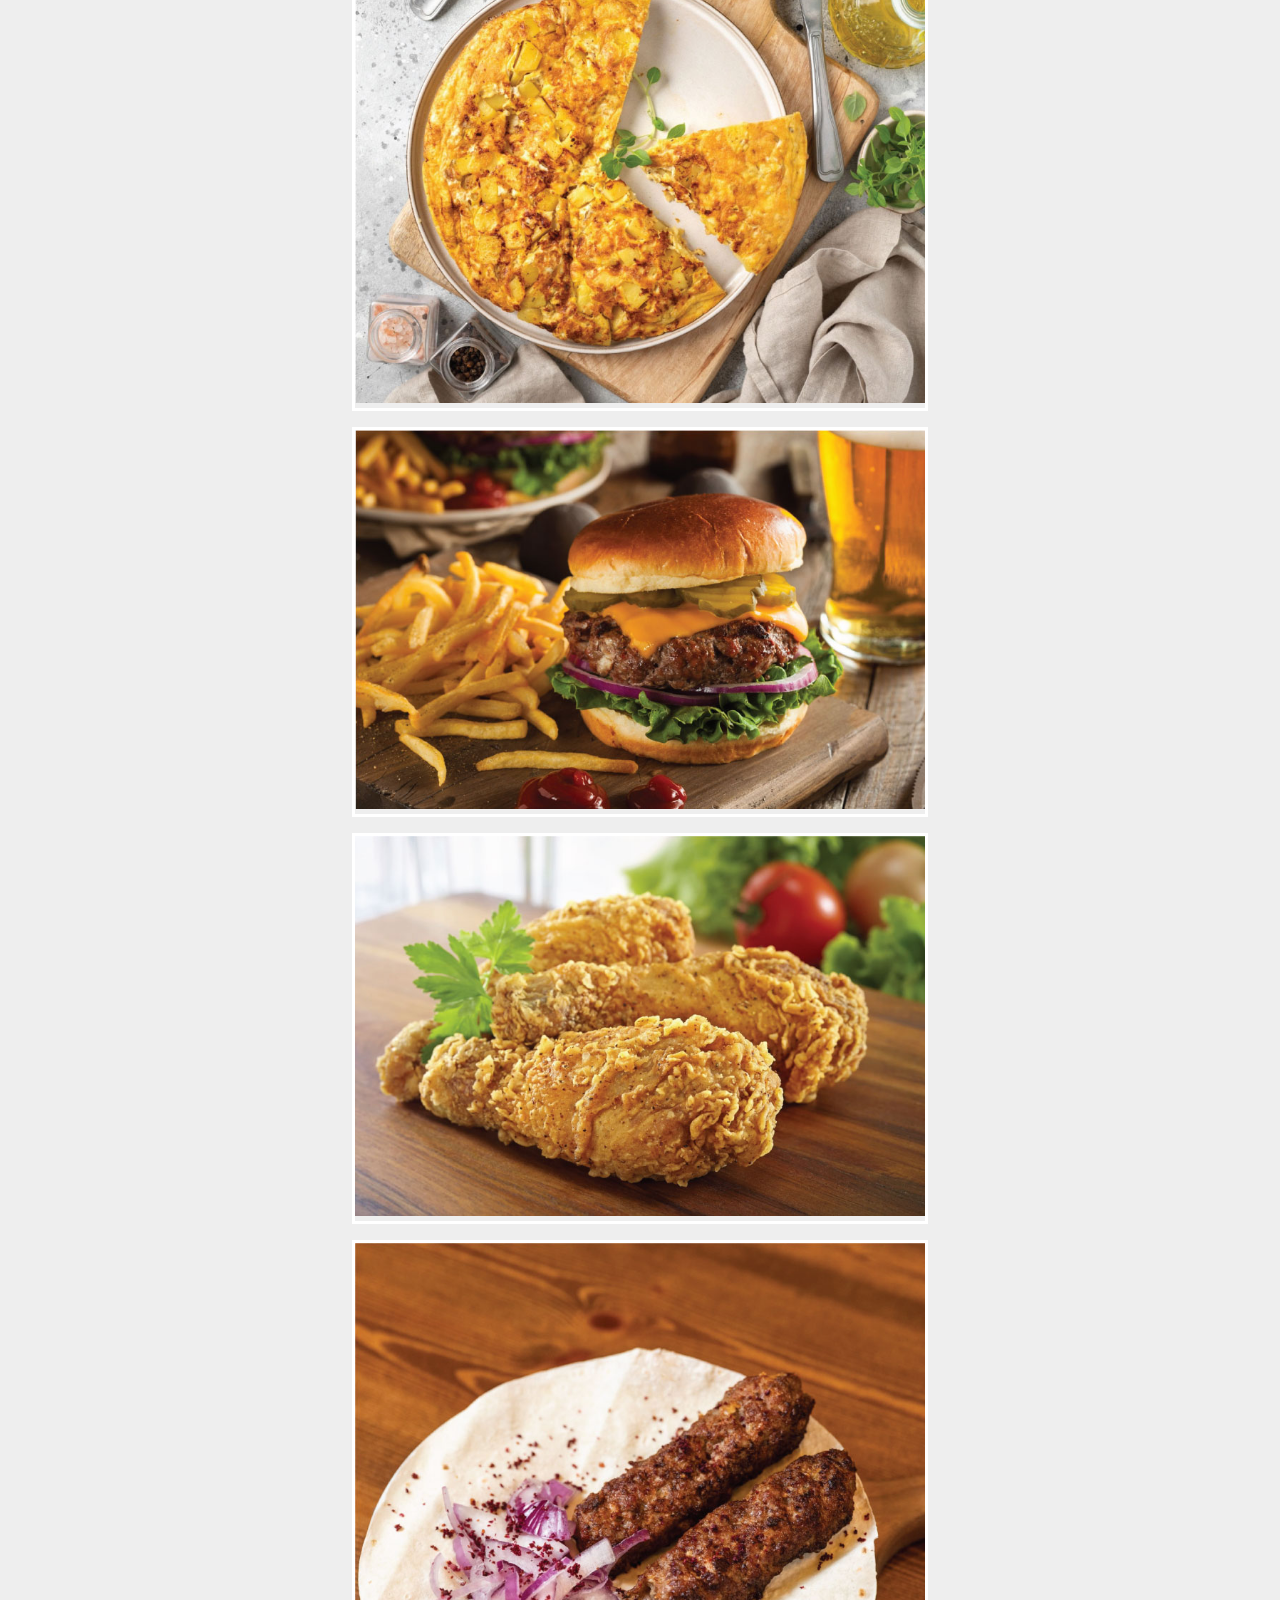
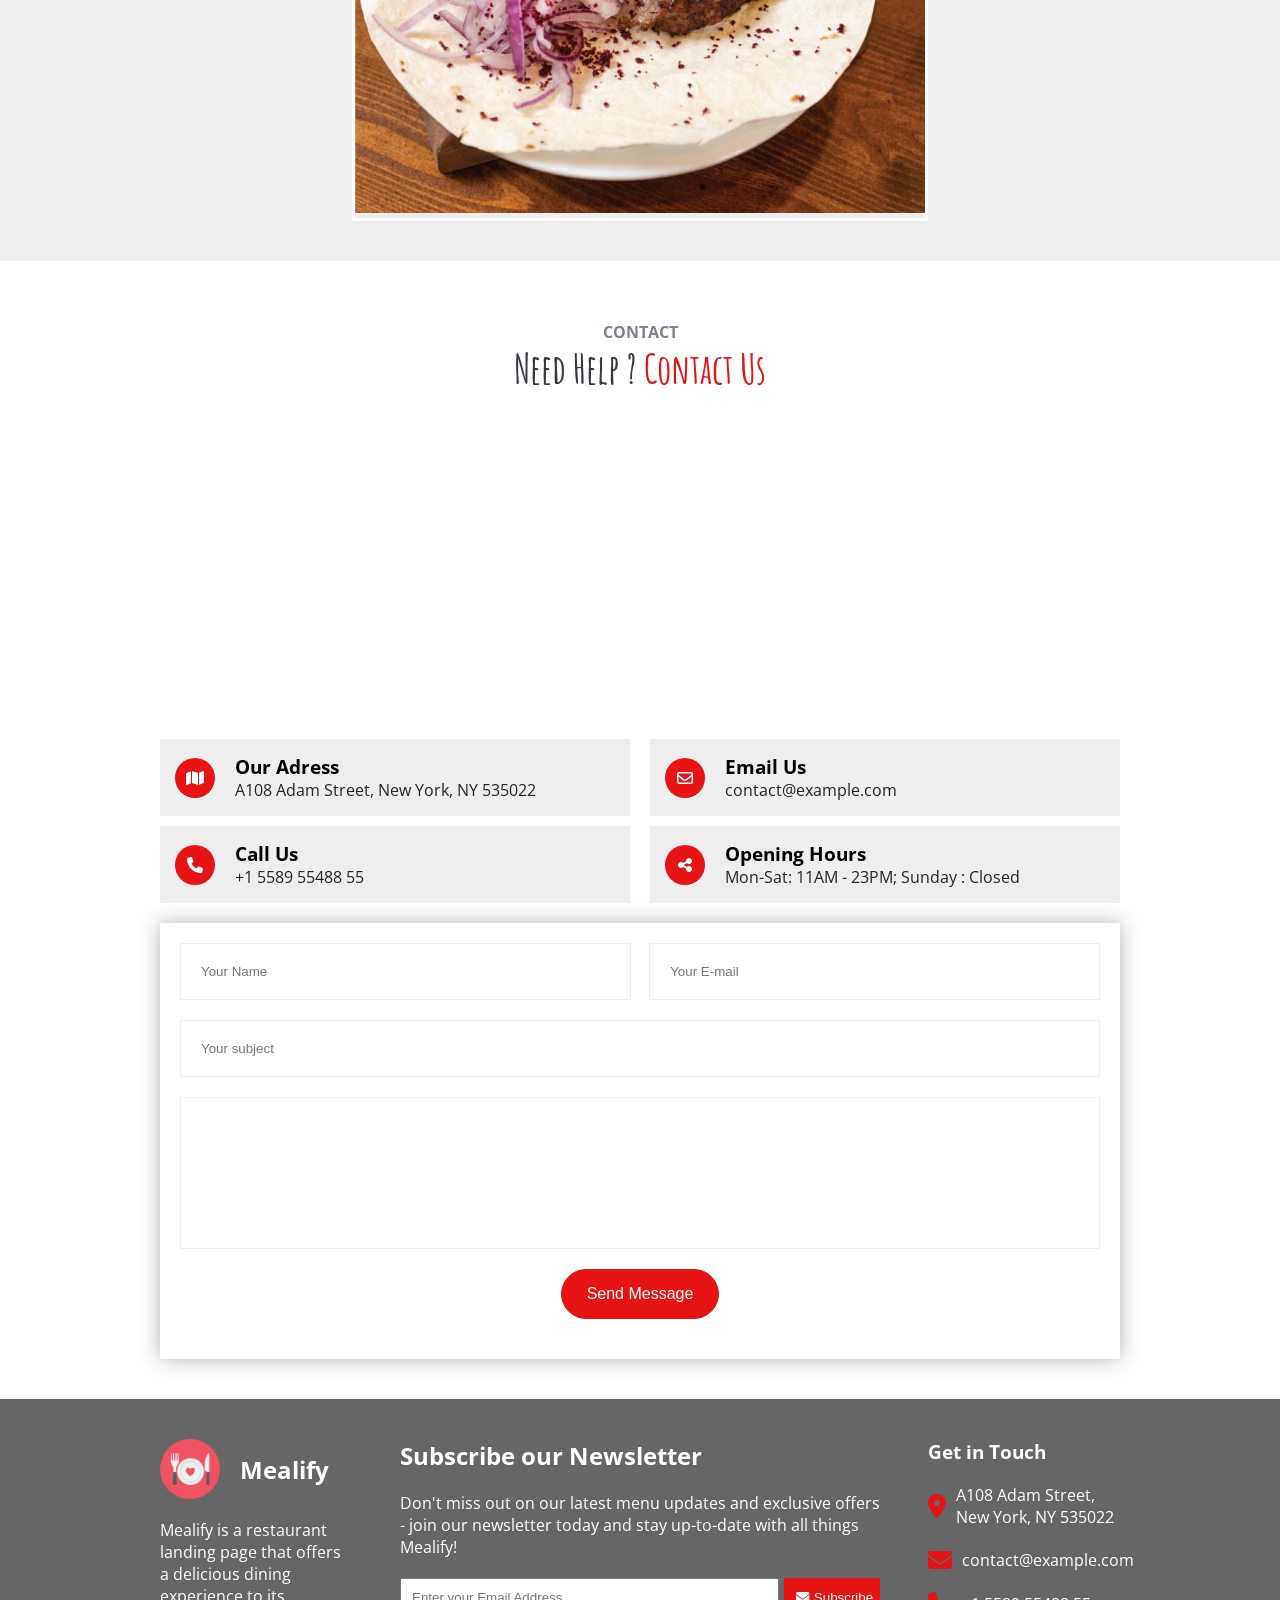
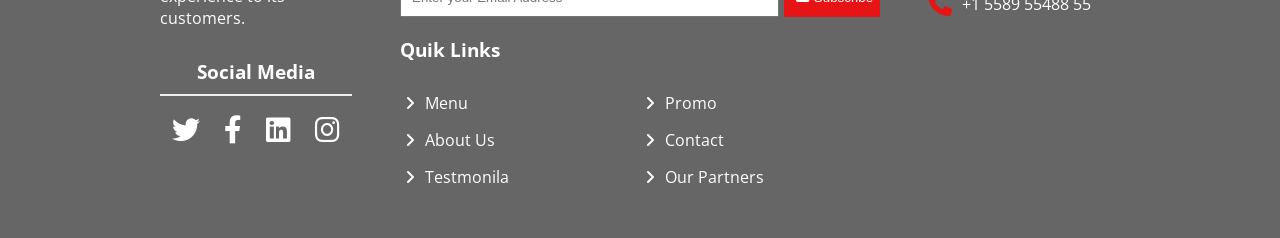
==== commit ce999d72: "Apply Dark Mode" ====
--- a/html/index.html
+++ b/html/index.html
@@ -13,6 +13,8 @@
     <!-- <title>Fokir - Personal Portfolio Bootstrap Template</title> -->
     <link rel="stylesheet" href="../css/index.css" />
     <link rel="stylesheet" href="../css/media.css">
+    <link rel="stylesheet" href="../css/darkmode.css">
+
     <link rel="stylesheet" href="../css/all.min.css" />
     <link rel="icon" href="../img/favicon.png" />
   </head>
@@ -25,23 +27,18 @@
           <div class="logo">
             <h2>Mealify</h2>
           </div>
-   <i class="fa-solid fa-bars"></i>
           <ul>
-            <li>
+            <li class="home-line">
               <a href="#home">Home</a>
-              <div class="line home-line"></div>
             </li>
-            <li>
+            <li  class="chefs-line">
               <a   href="#chefs">Chefs</a>
-              <div class="line chefs-line"></div>
             </li>
-            <li>
+            <li class="gallery-line">
               <a  href="#gallery">Gallery</a>
-              <div class="line gallery-line"></div>
             </li>
-            <li>
+            <li class="contact-line">
               <a  href="#contact">Contact</a>
-              <div class=" line contact-line"></div>
             </li>
           
           </ul>
@@ -58,7 +55,7 @@
     </div>
     <!-- ******************** Home Section *****************************************-->
 
-    <div class="home section" id="home">
+    <div class="home" id="home">
       <div class="container">
         <div class="home-content">
           <div class="home-text">
@@ -108,7 +105,7 @@
             </div>
             <div class="card-text">
               <h3>Walter White</h3>
-              <h4>Master Chef</h4>
+              <span>Master Chef</span>
               <p>
                 Velit aut quia fugit et et. Dolorum ea voluptate vel tempore
                 tenetur ipsa quae aut. Ipsum exercitationem iure minima enim
@@ -128,12 +125,10 @@
             </div>
 
             <div class="card-text">
-              <h3>Walter White</h3>
-              <h4>Master Chef</h4>
-              <p>
-                Velit aut quia fugit et et. Dolorum ea voluptate vel tempore
-                tenetur ipsa quae aut. Ipsum exercitationem iure minima enim
-                corporis et voluptate.
+              <h3>Sarah Jhonson</h3>
+              <span>Master Chef</span>
+              <p>
+                Quo esse repellendus quia id. Est eum et accusantium pariatur fugit nihil minima suscipit corporis. Voluptate sed quas reiciendis animi neque sapiente.
               </p>
             </div>
           </div>
@@ -148,12 +143,9 @@
               </div>
             </div>
             <div class="card-text">
-              <h3>Walter White</h3>
-              <h4>Master Chef</h4>
-              <p>
-                Velit aut quia fugit et et. Dolorum ea voluptate vel tempore
-                tenetur ipsa quae aut. Ipsum exercitationem iure minima enim
-                corporis et voluptate.
+              <h3>William Anderson</h3>
+              <span>Master Chef</span>
+              Vero omnis enim consequatur. Voluptas consectetur unde qui molestiae deserunt. Voluptates enim aut architecto porro aspernatur molestiae modi.
               </p>
             </div>
           </div>
@@ -254,28 +246,28 @@
           <div class="contact-record">
             <div class="icon"><i class="fa-solid fa-map"></i></div>
             <div class="record-text">
-              <h2>Our Adress</h2>
+              <h3>Our Adress</h3>
               <p>A108 Adam Street, New York, NY 535022</p>
             </div>
           </div>
           <div class="contact-record">
             <div class="icon"><i class="fa-regular fa-envelope"></i></div>
             <div class="record-text">
-              <h2>Email Us</h2>
+              <h3>Email Us</h3>
               <p>contact@example.com</p>
             </div>
           </div>
           <div class="contact-record">
             <div class="icon"><i class="fa-solid fa-phone"></i></div>
             <div class="record-text">
-              <h2>Call Us</h2>
+              <h3>Call Us</h3>
               <p>+1 5589 55488 55</p>
             </div>
           </div>
           <div class="contact-record">
             <div class="icon"><i class="fa-solid fa-share-nodes"></i></div>
             <div class="record-text">
-              <h2>Opening Hours</h2>
+              <h3>Opening Hours</h3>
               <p>Mon-Sat: 11AM - 23PM; Sunday : Closed</p>
             </div>
           </div>
--- a/css/index.css
+++ b/css/index.css
@@ -5,12 +5,18 @@
   scroll-behavior: smooth;
 }
 :root {
+  --nav-bg:white;
+
   --main-light-bg: #eee;
   --border-radius: 25px;
   --color-primary: #e61414;
   --color-secondry:#ce1212;
   --section-padding: 40px;
   --gap: 10px;
+  --main-font-color:#37373f;
+  --second-font-color:#9f9f9f;
+  --third-font-color:#7f7f90;
+
 }
 body {
   font-family: "open sans";
@@ -34,17 +40,14 @@
   list-style: none;
 }
 .container {
-  /* background-color: gold; */
   width: 80%;
   margin: 0 auto;
 }
-.section{
-  width: 100%;
-}
+/* ******************************************* NAV Styling ****************************************************/
 .nav {
   font-family: "open sans";
   padding: 10px;
-  background-color: #fff;
+  background-color: var(--nav-bg);
   position: fixed;
   top: 0;
   right: 0;
@@ -58,7 +61,8 @@
   align-items: center;
 }
 .nav .logo {
-  width: 30%;
+  color: var(--main-font-color);
+  width: 20%;
   position: relative;
 }
 .nav .logo h2::after {
@@ -71,45 +75,47 @@
   border-radius: 50%;
 }
 .nav ul {
-  padding: 0;
-  width: 40%;
+
+  width: 25%;
   list-style: none;
   display: flex;
   flex-direction: row;
-  justify-content: space-around;
+  justify-content: space-between;
   align-items: center;
 }
 
 .nav ul li {
+
   position: relative;
   overflow: hidden;
   padding: 10px;
 }
-.nav  .fa-bars{
-  visibility: hidden;
-}
-.nav ul li .line {
+.nav ul li::after{
+  content: "";
+  position: absolute;
+  left: -100%;
+  background-color: var(--color-primary);
   width: 100%;
   height: 3px;
-  position: absolute;
-  bottom: 0;
-  left: -80px;
-  right: 0;
+  bottom:0;
   transition: all 0.5s;
 
-  background-color: var(--color-secondry);
-}
-.nav ul li:hover .line {
-  left: 0%;
-}
-.nav ul li:hover a {
-  color: #000;
-}
-
+}
+.nav ul li:hover::after{
+  left: 0;
+
+
+}
+.nav ul li:hover a{ color: var(--main-font-color);
+  
+
+}
 .nav ul a {
-  color: #7f7f90;
+ color: var(--third-font-color);
   text-decoration: none;
 }
+
+
 
 .nav .nav-content .dark-mode {
   font-size: 30px;
@@ -127,20 +133,23 @@
   color: #4f4f5a;
 }
 
-.nav .nav-content .dark-mode input:checked + .fa-moon {
-  display: none;
-}
-.nav .nav-content .dark-mode input:checked ~ .fa-sun {
-  color: #4f4f5a;
-  display: inline-block;
-}
-
-body:has(.home:target) .home-line.line ,
-body:has(.chefs:target) .chefs-line.line ,
-body:has(.gallery:target) .gallery-line.line ,
-body:has(.contact:target) .contact-line.line {
-  left: 0%;}
+
+
+body:has(#home:target) .nav ul li.home-line::after ,
+body:has(#chefs:target) .nav ul li.chefs-line::after ,
+body:has(.gallery:target) .nav ul li.gallery-line::after ,
+body:has(.contact:target) .nav ul li.contact-line::after {
+  left: 0;}
+body:has(#home:target) .nav ul li.home-line a  ,
+body:has(#chefs:target) .nav ul li.chefs-line a  ,
+body:has(.gallery:target) .nav ul li.gallery-line a  ,
+body:has(.contact:target) .nav ul li.contact-line a  {
+  color: var(--main-font-color);}
+
+  /* ******************************************* NAV Styling ****************************************************/
+
 .home {
+  color: var(--main-font-color);
   background-color: var(--main-light-bg);
   height: 100vh;
   display: flex;
@@ -157,11 +166,10 @@
 .home-text {
   width: 50%;
   font-family: "open sans";
-  /* background-color: seagreen; */
+  color: var(--third-font-color);
 }
 
 .home .home-img {
-  /* background-color: gold; */
   margin: 20px 0;
   width: 40%;
   transition: all 0.5s;
@@ -185,13 +193,11 @@
 }
 .home .home-text h1 {
   width: 70%;
-  color: #37373f;
+  color: var(--main-font-color);
   font-size: 65px;
   font-family: "Amatic SC", sans-serif;
 }
 .home .home-text p {
-  color: #4f4f5a;
-
   margin: 30px 0;
 }
 .home .home-text a {
@@ -227,7 +233,6 @@
   justify-content: center;
   align-items: center;
   font-size: 1rem;
-  /* margin-right: 0.3125rem; */
   position: relative;
 }
 .home .vid-button .icon i {
@@ -240,12 +245,15 @@
   height: 40px;
 }
 .home .home-text .table-button {
+  display: flex;
+  justify-content: center;
+  align-items: center;
   align-self: center;
-  height: 50px;
+  /* height: 50px; */
   color: white;
-  padding: 10px 20px;
+  padding: 15px 10px;
   margin: 0 20px;
-  background-color: #ce1212;
+  background-color: var(--color-primary);
   border: 1px solid transparent;
   border-bottom-left-radius: var(--border-radius);
   border-bottom-right-radius: var(--border-radius);
@@ -254,16 +262,18 @@
 .home .home-text .table-button:hover {
   background-color: var(--color-primary);
 }
-/* Chefs Section Style  */
+/* ******************************************* chefs Styling ****************************************************/
+
 
 .sections-header {
+  color: var(--main-font-color);
   text-align: center;
   padding: 20px;
   font-family: "open sans";
 }
 .sections-header h3 {
   font-size: 16px;
-  color: #7f7f90;
+  color: var(--third-font-color);
 }
 
 .sections-header h2 {
@@ -280,19 +290,23 @@
   /* margin: 80px 0; */
 }
 .chefs .cards {
+  /* background-color: tan; */
   font-family: "open sans";
   display: flex;
-  justify-content: space-evenly;
+  justify-content: space-between;
+  gap: 10px;
 }
 
 .chefs .cards .card {
+  width: calc(100% / 3);
   margin: 10px;
   text-align: center;
   border-radius: 10px;
   overflow: hidden;
   position: relative;
   transition: all 0.5s;
-  transform: scale(0.9, 0.9);
+  box-shadow: 3px 3px 15px 0px rgba(0, 0, 0, 0.1);
+ 
 }
 .chefs .cards .card .brands {
   color: #212529;
@@ -314,11 +328,12 @@
   right: 10px;
 }
 .chefs .cards .card:hover {
-  transform: scale(1, 1);
+  transform: scale(1.1, 1.1);
 }
 .chefs .card-text {
   padding: 10px;
 }
+/* ******************************************* Gallery Styling ****************************************************/
 
 .gallery {
   background-color: var(--main-light-bg);
@@ -346,8 +361,6 @@
   display: flex;
   flex-direction: column;
   justify-content: center;
-  align-items: center;
-  z-index: 1;
   top: 100%;
   color: #fff;
   transition: all 0.5s;
@@ -364,6 +377,7 @@
 .gallery .picture:hover img {
   transform: scale(1.1, 1.1);
 }
+/* ******************************************* Contacts Styling ****************************************************/
 
 .contact {
   padding: var(--section-padding);
@@ -446,20 +460,19 @@
 }
 .contact input:focus,
 .contact textarea:focus {
-  border: 2px solid #ce1212;
+  border: 2px solid var(--color-primary);
   outline: none;
 }
+/* ******************************************* Footer Styling ****************************************************/
 
 .footer {
   background-image: linear-gradient(#0009, #0009),
     url(https://alfaroukroute.github.io/Mealify/assets/img/textured-metal-background.jpg);
-  /* background-position: center; */
   background-size: contain;
   color: white;
   padding: var(--section-padding);
 }
 .footer .footer-content {
-  /* background-color: tomato; */
   display: flex;
   justify-content: space-between;
 }
--- a/css/darkmode.css
+++ b/css/darkmode.css
@@ -0,0 +1,71 @@
+:root:has(#dark-mode:checked){
+    
+    --nav-bg:#171717;
+  --main-light-bg: #252525;
+  --border-radius: 25px;
+  --color-primary: #C17E1F;
+  --color-secondry: #0048c4;
+  --section-padding: 40px;
+  --gap: 10px;
+  --main-font-color:white;
+  --second-font-color:#7f7f90;
+    --third-font-color:#9f9f9f;
+  --color-default: #212529;
+}
+
+.nav .nav-content .dark-mode input:checked + .fa-moon {
+    display: none;
+  }
+  .nav .nav-content .dark-mode input:checked ~ .fa-sun {
+    color: var(--main-font-color);
+    display: inline-block;
+  }
+
+  body:has(#dark-mode:checked) .home .home-text .vid-button {
+    
+    color:var(--main-font-color);
+
+  }
+  
+  body:has(#dark-mode:checked) .home .home-text .vid-button:hover {
+    
+color: var(--color-primary);  }
+  
+  body:has(#dark-mode:checked) .home .home-text .table-button {
+    color: #171717;
+  }
+  body:has(#dark-mode:checked) .home .home-text .vid-button i{
+    background-color: #171717;
+  }
+  
+body:has(#dark-mode:checked) .chefs .card { 
+  background-color: var(--nav-bg);
+  box-shadow: 3px 3px 15px 0px rgba(0, 0, 0, 0.1);
+}
+body:has(#dark-mode:checked) .chefs .card h3{
+color: var(--main-font-color);
+}
+body:has(#dark-mode:checked) .chefs .card {
+color: var(--third-font-color);
+}
+body:has(#dark-mode:checked){
+    background-color: #292929;
+}
+
+body:has(#dark-mode:checked) .contact .contact-record h3{
+    color: #ADADAD;
+}
+body:has(#dark-mode:checked) .contact .contact-record p{
+    color: #FFFF;
+}
+body:has(#dark-mode:checked) .contact input:focus,
+.contact textarea:focus {
+  border: 2px solid var(--color-primary);
+  outline: none;  
+}
+  
+
+
+
+
+
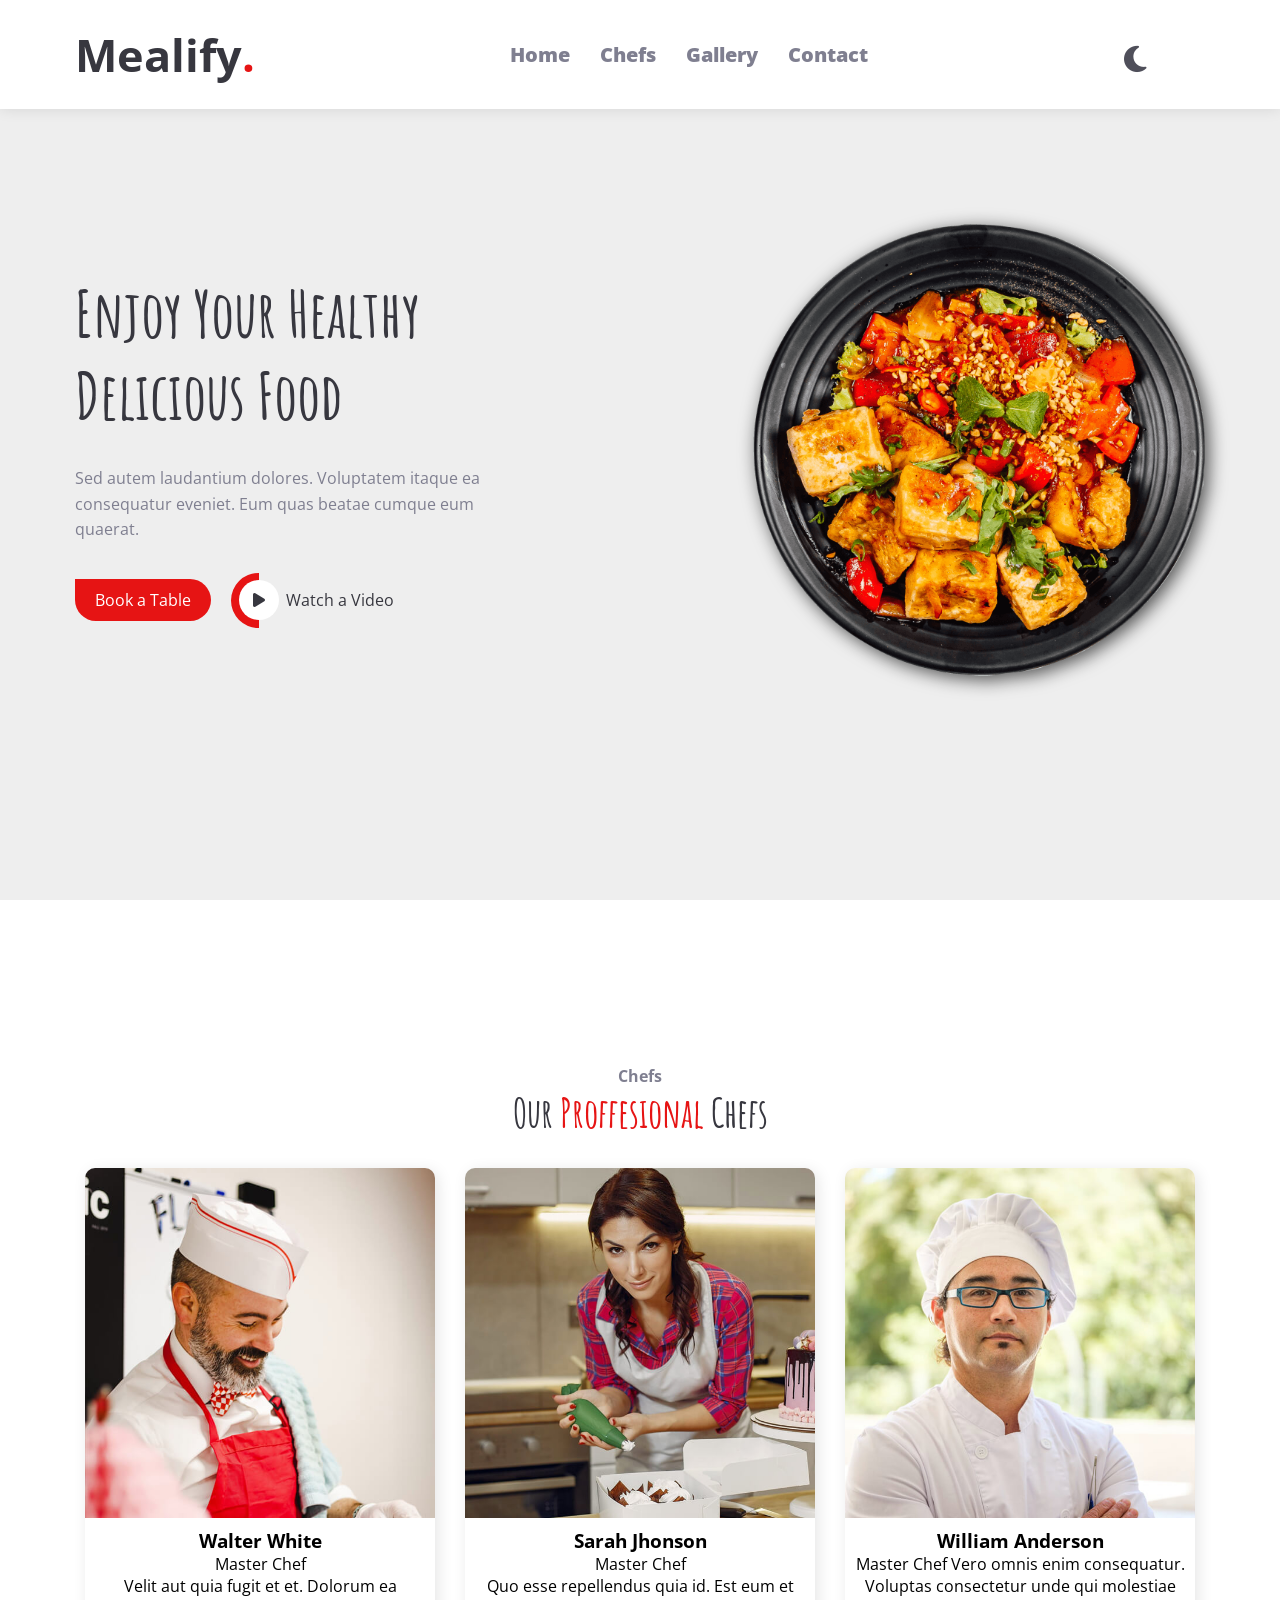
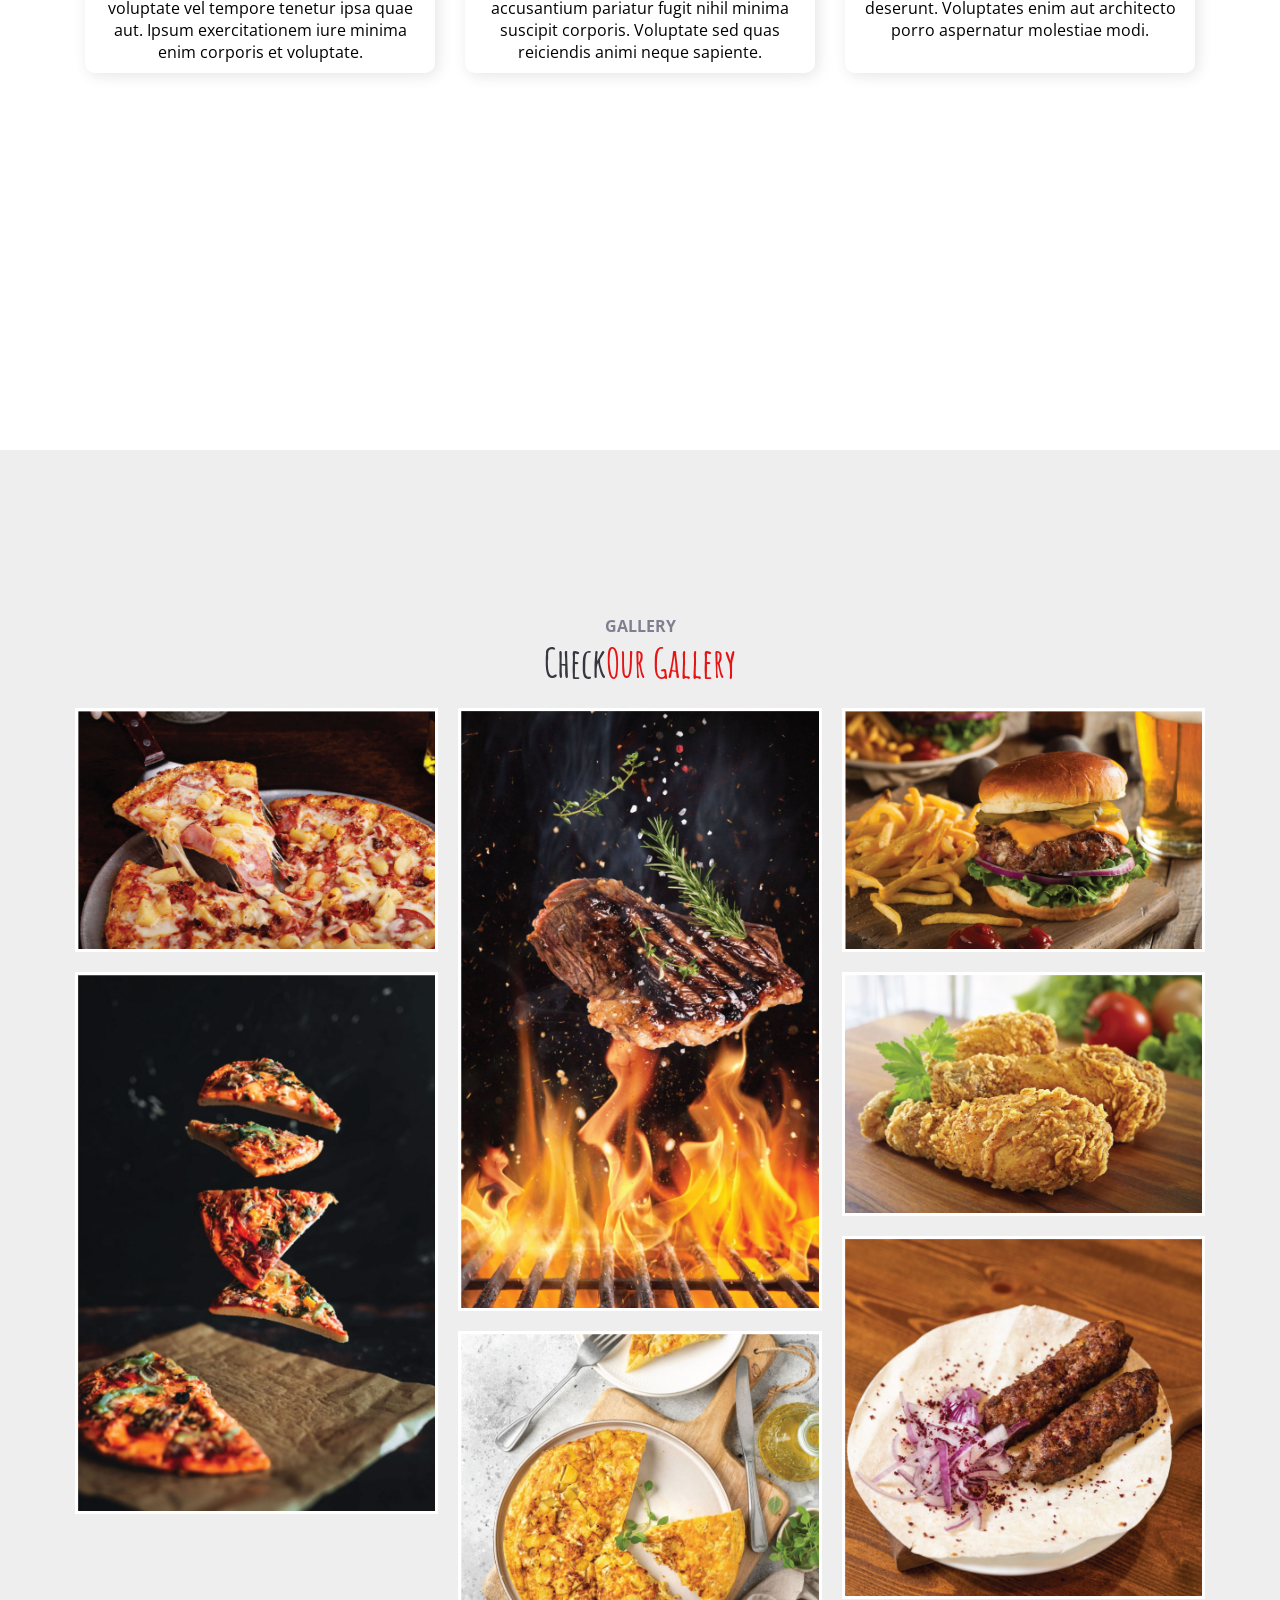
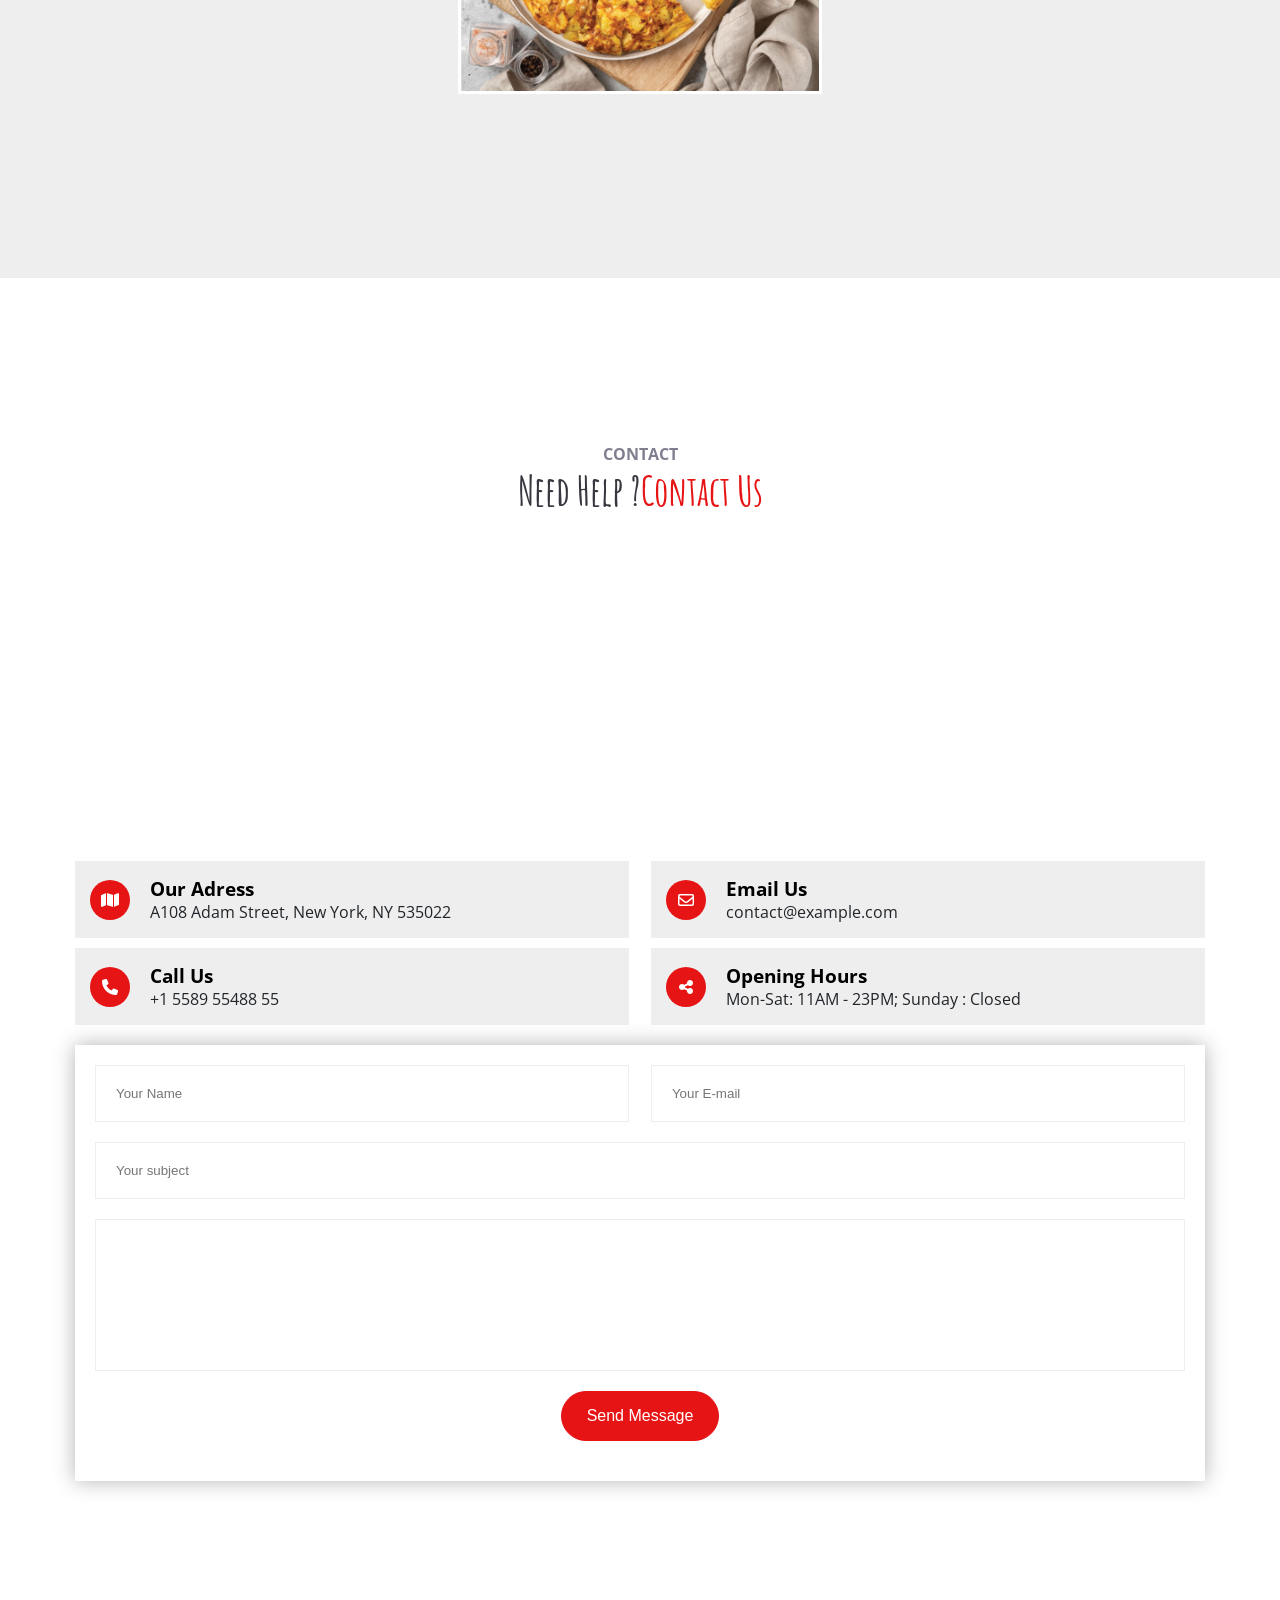
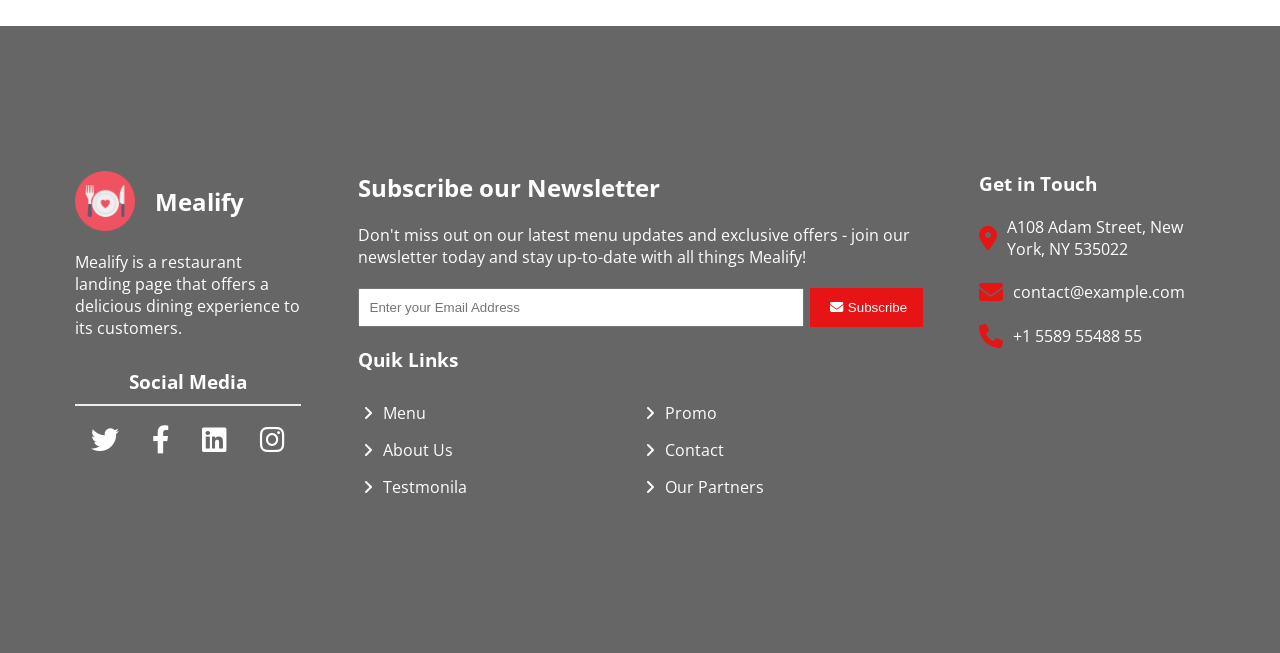
==== commit 40c5eee9: "Finishing the Responsive website with darkmode" ====
--- a/html/index.html
+++ b/html/index.html
@@ -21,13 +21,22 @@
   <body>
     <!-- ******************** Nav  Section *****************************************-->
 
-    <div class="nav">
-      <div class="container">
-        <div class="nav-content">
+    <nav>
+      <div class="container">
+       
+
+          <!-- Logo  -->
           <div class="logo">
-            <h2>Mealify</h2>
-          </div>
-          <ul>
+            <a href="index.html"><h2>Mealify</h2></a>
+          </div>
+
+
+          <!-- Links -->
+          <ul class="nav-links" id="nav-links">
+             <li class="close">      
+        <a  href="index.html">
+        <i class="fa-solid fa-xmark"></i></a>
+      </li>
             <li class="home-line">
               <a href="#home">Home</a>
             </li>
@@ -43,28 +52,31 @@
           
           </ul>
        
-
+          <!-- Dark Mode -->
           <div class="dark-mode">
             <label for="dark-mode">
               <input type="checkbox" id="dark-mode" />
-              <i class="fa-solid fa-moon"></i> <i class="fa-solid fa-sun"></i
-            ></label>
-          </div>
-        </div>
-      </div>
-    </div>
+              <i class="fa-solid fa-moon"></i> 
+              <i class="fa-solid fa-sun"></i>
+            </label>
+            <a href="#nav-links">
+            <i class="fa-solid fa-bars"></i>
+          </a>
+          </div>
+
+    
+      </div>
+    </nav>
     <!-- ******************** Home Section *****************************************-->
-
-    <div class="home" id="home">
-      <div class="container">
-        <div class="home-content">
+ <header class="home section-bg-color" id="home">
+      <div class="container">
+       
           <div class="home-text">
             <h1>Enjoy Your Healthy Delicious Food</h1>
             <p>
               Sed autem laudantium dolores. Voluptatem itaque ea consequatur
               eveniet. Eum quas beatae cumque eum quaerat.
             </p>
-
             <div class="btns-group">
               <a class="table-button" href="">Book a Table</a>
               <a
@@ -80,9 +92,10 @@
           <div class="home-img">
             <img src="../img/home-img.png" alt="meal picture" />
           </div>
-        </div>
-      </div>
-    </div>
+      
+      </div>
+    </header>
+ 
     <!-- ******************** Chefs Section *****************************************-->
 
     <div class="chefs " id="chefs">
@@ -162,14 +175,14 @@
         </div>
 
         <div class="gallery-imgs">
-          <div class="picture">
+          <picture class="pizza">
             <img src="../img/meal-1.jpg" alt="" />
             <div class="meal-layer">
               <h2>Pizaa</h2>
               <p>Hawaiian pizza with ham and pineapple</p>
             </div>
-          </div>
-          <div class="picture">
+          </picture>
+          <picture class="pizza-slice">
             <img src="../img/meal-4.jpg" alt="" />
             <div class="meal-layer">
               <h2>Beef steaks</h2>
@@ -177,16 +190,16 @@
                 Tasty beef steaks flying above cast iron grate with fire flames.
               </p>
             </div>
-          </div>
-
-          <div class="picture">
+          </picture>
+
+          <picture class="meat">
             <img src="../img/meal-2.jpg" alt="" />
             <div class="meal-layer">
               <h2>Levitation pizza</h2>
               <p>Levitation pizza on black background.</p>
             </div>
-          </div>
-          <div class="picture">
+          </picture>
+          <picture class="chease">
             <img src="../img/meal-7.jpg" alt="" />
             <div class="meal-layer">
               <h2>Crispy Fried Chicken</h2>
@@ -194,15 +207,15 @@
                 Golden brown chicken legs with a crunchy coating and juicy meat
               </p>
             </div>
-          </div>
-          <div class="picture">
+          </picture>
+          <picture class="burger">
             <img src="../img/meal-3.jpg" alt="" />
             <div class="meal-layer">
               <h2>Frittata</h2>
               <p>Frittata or potato pie in a ceramic plate</p>
             </div>
-          </div>
-          <div class="picture">
+          </picture>
+          <picture class="cheaken">
             <img src="../img/meal-5.jpg" alt="" />
             <div class="meal-layer">
               <h2>Lyulya kebab</h2>
@@ -211,14 +224,14 @@
                 aromatic spices and herbs
               </p>
             </div>
-          </div>
-          <div class="picture">
+          </picture>
+          <picture class="kofta">
             <img src="../img/meal-6.jpg" alt="" />
             <div class="meal-layer">
               <h2>Frittata</h2>
               <p>Frittata or potato pie in a ceramic plate</p>
             </div>
-          </div>
+          </picture>
         </div>
       </div>
     </div>
@@ -349,5 +362,7 @@
         </div>
       </div>
     </div>
+
+    
   </body>
 </html>
--- a/css/index.css
+++ b/css/index.css
@@ -5,18 +5,17 @@
   scroll-behavior: smooth;
 }
 :root {
-  --nav-bg:white;
+  --nav-bg: white;
 
   --main-light-bg: #eee;
   --border-radius: 25px;
   --color-primary: #e61414;
-  --color-secondry:#ce1212;
+  --color-secondry: #ce1212;
   --section-padding: 40px;
   --gap: 10px;
-  --main-font-color:#37373f;
-  --second-font-color:#9f9f9f;
-  --third-font-color:#7f7f90;
-
+  --main-font-color: #37373f;
+  --second-font-color: #9f9f9f;
+  --third-font-color: #7f7f90;
 }
 body {
   font-family: "open sans";
@@ -34,146 +33,151 @@
 }
 
 img {
+  display: block;
   width: 100%;
 }
 li {
   list-style: none;
 }
+a,
+span {
+  display: inline-block;
+}
+a {
+  color: var(--main-font-color);
+  text-decoration: none;
+}
+.section-bg-color {
+  background-color: var(--main-light-bg);
+}
 .container {
-  width: 80%;
-  margin: 0 auto;
+  padding: 20px 5px;
+  width: 100%;
+  margin: 85px auto;
 }
 /* ******************************************* NAV Styling ****************************************************/
-.nav {
+nav {
   font-family: "open sans";
-  padding: 10px;
   background-color: var(--nav-bg);
   position: fixed;
   top: 0;
-  right: 0;
+  width: 100%;
   left: 0;
   z-index: 2;
   box-shadow: 0px 0px 14px 0px #0000001b;
 }
-.nav .nav-content {
-  display: flex;
-  justify-content: space-between;
-  align-items: center;
-}
-.nav .logo {
+nav .container {
+  margin: 0px auto;
+  display: flex;
+  justify-content: space-between;
+  align-items: center;
+}
+nav .logo {
+  font-size: 30px;
   color: var(--main-font-color);
-  width: 20%;
   position: relative;
 }
-.nav .logo h2::after {
-  content: "";
+nav .logo h2::after {
+  content: ".";
   position: absolute;
-  bottom: 0;
-  width: 5px;
-  height: 5px;
-  background-color: var(--color-primary);
-  border-radius: 50%;
-}
-.nav ul {
-
-  width: 25%;
+  color: var(--color-primary);
+}
+nav ul {
+  font-size: 20px;
+  font-weight: 800;
   list-style: none;
   display: flex;
   flex-direction: row;
-  justify-content: space-between;
-  align-items: center;
-}
-
-.nav ul li {
-
+  /* justify-content: space-between; */
+  gap: 10px;
+  transition: all 0.5s;
+
+}
+#nav-links:target {
+  transform: translateX(0%);
+}
+nav ul li {
   position: relative;
   overflow: hidden;
   padding: 10px;
 }
-.nav ul li::after{
+nav ul li::after {
   content: "";
   position: absolute;
   left: -100%;
   background-color: var(--color-primary);
   width: 100%;
   height: 3px;
-  bottom:0;
+  bottom: 0;
   transition: all 0.5s;
-
-}
-.nav ul li:hover::after{
+}
+nav ul li:hover::after {
   left: 0;
-
-
-}
-.nav ul li:hover a{ color: var(--main-font-color);
-  
-
-}
-.nav ul a {
- color: var(--third-font-color);
+}
+nav ul li:hover a {
+  color: var(--main-font-color);
+}
+nav ul a {
+  color: var(--third-font-color);
   text-decoration: none;
 }
 
-
-
-.nav .nav-content .dark-mode {
+nav .dark-mode {
   font-size: 30px;
   padding: 10px;
 }
-.nav .nav-content input {
+nav .dark-mode a{
+  padding: 20px;
+}
+nav input {
   width: 0;
   height: 0;
   visibility: hidden;
 }
-.nav .fa-sun {
+nav .fa-sun {
   display: none;
 }
-.nav .fa-moon {
+nav .fa-moon {
   color: #4f4f5a;
 }
-
-
-
-body:has(#home:target) .nav ul li.home-line::after ,
-body:has(#chefs:target) .nav ul li.chefs-line::after ,
-body:has(.gallery:target) .nav ul li.gallery-line::after ,
-body:has(.contact:target) .nav ul li.contact-line::after {
-  left: 0;}
-body:has(#home:target) .nav ul li.home-line a  ,
-body:has(#chefs:target) .nav ul li.chefs-line a  ,
-body:has(.gallery:target) .nav ul li.gallery-line a  ,
-body:has(.contact:target) .nav ul li.contact-line a  {
-  color: var(--main-font-color);}
-
-  /* ******************************************* NAV Styling ****************************************************/
-
-.home {
+body:has(#home:target) nav ul li.home-line::after,
+body:has(#chefs:target) nav ul li.chefs-line::after,
+body:has(.gallery:target) nav ul li.gallery-line::after,
+body:has(.contact:target) nav ul li.contact-line::after {
+  left: 0;
+}
+body:has(#home:target) nav ul li.home-line a,
+body:has(#chefs:target) nav ul li.chefs-line a,
+body:has(.gallery:target) nav ul li.gallery-line a,
+body:has(.contact:target) nav ul li.contact-line a {
   color: var(--main-font-color);
-  background-color: var(--main-light-bg);
-  height: 100vh;
-  display: flex;
-  align-items: center;
-}
-
-.home-content {
-  display: flex;
-  justify-content: space-between;
-  align-items: center;
-  flex-wrap:wrap ;
-}
-
-.home-text {
-  width: 50%;
-  font-family: "open sans";
-  color: var(--third-font-color);
-}
-
-.home .home-img {
-  margin: 20px 0;
+}
+
+nav .fa-bars {
+  display: none;
+}
+
+nav ul a .fa-xmark {
+  display: none;
+}
+/* ******************************************* NAV Styling ****************************************************/
+header {
+  display: flex;
+  justify-content: center;
+  align-items: center;
+  padding: var(--section-padding);
+}
+header .container {
+  display: flex;
+  flex-wrap: wrap;
+  justify-content: space-between;
+  align-items: center;
+}
+header .container > * {
   width: 40%;
-  transition: all 0.5s;
-  border-radius: 55%;
+}
+.home .home-img img {
+  width: 100%;
   filter: drop-shadow(4px 4px 9px #000a);
 }
 
@@ -192,76 +196,61 @@
   }
 }
 .home .home-text h1 {
-  width: 70%;
   color: var(--main-font-color);
   font-size: 65px;
   font-family: "Amatic SC", sans-serif;
 }
 .home .home-text p {
   margin: 30px 0;
-}
-.home .home-text a {
-  text-decoration: none;
-}
-
-.home .home-text .btns-group {
-  /* background-color: #37373f; */
-  display: flex;
+  color: var(--third-font-color);
+  font-size: 16px;
+  line-height: 1.6;
+}
+.home .btns-group {
+  display: flex;
+  align-items: center;
+  gap: 20px;
+}
+.home .btns-group .table-button {
+  color: white;
+  background-color: var(--color-primary);
+  padding: 10px 20px;
+  border-radius: 0 100vh 100vh;
 }
 .home .home-text .vid-button {
-  margin: 20px 0 ;
-  color: #212529;
-  display: flex;
-  align-items: center;
-  font-weight: 600;
+  display: flex;
+  align-items: center;
   transition: all 0.8s;
 }
-
 .home .home-text .vid-button:hover {
   color: var(--color-primary);
 }
-.home .vid-button .icon {
-  width: 4rem;
-  height: 4rem;
-  border-radius: 50%;
+.vid-button .icon {
+  width: 55px;
+  height: 55px;
   background-image: linear-gradient(
     to right,
-    var(--color-primary) 0 50%,
+    var(--color-primary) 0% 50%,
     transparent 50% 100%
   );
+  border-radius: 50%;
   display: flex;
   justify-content: center;
   align-items: center;
-  font-size: 1rem;
   position: relative;
 }
-.home .vid-button .icon i {
-  display: flex;
-  justify-content: center;
-  align-items: center;
-  border-radius: 50%;
-  background-color: white;
+.vid-button .icon::after {
+  content: "";
+  position: absolute;
   width: 40px;
   height: 40px;
-}
-.home .home-text .table-button {
-  display: flex;
-  justify-content: center;
-  align-items: center;
-  align-self: center;
-  /* height: 50px; */
-  color: white;
-  padding: 15px 10px;
-  margin: 0 20px;
-  background-color: var(--color-primary);
-  border: 1px solid transparent;
-  border-bottom-left-radius: var(--border-radius);
-  border-bottom-right-radius: var(--border-radius);
-  border-top-right-radius: var(--border-radius);
-}
-.home .home-text .table-button:hover {
-  background-color: var(--color-primary);
-}
+  background-color: white;
+  border-radius: inherit;
+}
+.vid-button .icon i {
+  z-index: 1;
+}
+
 /* ******************************************* chefs Styling ****************************************************/
 
 
@@ -306,7 +295,6 @@
   position: relative;
   transition: all 0.5s;
   box-shadow: 3px 3px 15px 0px rgba(0, 0, 0, 0.1);
- 
 }
 .chefs .cards .card .brands {
   color: #212529;
@@ -340,15 +328,16 @@
   padding: var(--section-padding);
 }
 .gallery .gallery-imgs {
+  max-width: 100%;
   display: flex;
   flex-wrap: wrap;
   flex-direction: column;
-  height: 70rem;
-  gap: 1rem;
-}
-.gallery .picture {
+  /* min-height: 1155px; */
+  gap: 20px;
+}
+.gallery picture {
   position: relative;
-  width: 30%;
+  width: calc(calc(100% - 40px) / 3);
   overflow: hidden;
   border: 3px solid white;
 }
@@ -367,16 +356,20 @@
   font-family: "open sans";
   text-align: center;
 }
-.gallery .picture:hover .meal-layer {
+.gallery .meal-layer h2 {
+  margin: 10px 0;
+}
+.gallery picture:hover .meal-layer {
   top: 0%;
 }
 
 .gallery .gallery-imgs img {
   transition: all 0.5s;
 }
-.gallery .picture:hover img {
+.gallery picture:hover img {
   transform: scale(1.1, 1.1);
 }
+
 /* ******************************************* Contacts Styling ****************************************************/
 
 .contact {
@@ -434,10 +427,10 @@
   padding: 20px;
   border: 1px solid var(--main-light-bg);
 }
-.contact .contact-inputs .name {
+.contact .name {
   width: 49%;
 }
-.contact .contact-inputs .email {
+.contact .email {
   width: 49%;
 }
 .contact .contact-inputs .subject {
@@ -474,7 +467,9 @@
 }
 .footer .footer-content {
   display: flex;
-  justify-content: space-between;
+  flex-wrap: wrap;
+  justify-content: space-between;
+  gap: 10px;
 }
 .footer .part {
   width: 20%;
--- a/css/media.css
+++ b/css/media.css
@@ -1,158 +1,250 @@
-
 /* nav bar media query  */
 
-   
-   
 @media screen and (min-width: 1400px) {
-    .container {
-      max-width: 1320px;
-    }
-  }
-  
-  @media screen and (max-width: 1400px) {
-    .container {
-      max-width: 1140px;
-    }
-  }
-  
-  @media screen and (max-width: 1200px) {
-    .container {
-      max-width: 960px;
-    }
-  }
-  
-  @media screen and (max-width: 992px) {
-    .container {
-      max-width: 720px;
-    }
-  }
-  
-  @media screen and (max-width: 768px) {
-    .container {
-      max-width: 540px;
-      margin: 0 auto;
-
-    }
-  }
-  
-  @media screen and (max-width: 576px) {
-    .container {
-      margin: 0 auto;
-
-      padding-inline: 15px;
-    }
-  }
-  /* *******************************  home media query*************************************** */
-    @media screen and (min-width: 1400px) {
+  .container {
+    max-width: 1320px;
+    margin-top: 109px;
+  }
+}
+
+@media screen and (max-width: 1400px) {
+  .container {
+    max-width: 1140px;
+ 
+  }
+}
+
+@media screen and (max-width: 1200px) {
+  .container {
+    max-width: 960px;
+    margin-top: 130px;
+  }
+}
+
+@media screen and (max-width: 992px) {
+  .container {
+    max-width: 720px;
+
+  }
+}
+
+@media screen and (max-width: 768px) {
+  .container {
+    max-width: 540px;
+    margin: 130px auto;
+  }
+}
+
+@media screen and (max-width: 576px) {
+  .container {
+    margin: 130px auto;
+    padding-inline: 15px;
+  }
+}
+/* *******************************  Nav media query*************************************** */
+
+@media screen and (min-width: 1400px) {
+nav ul li a {
+  font-size: 20px;
+}
+}
+@media screen and (max-width: 1200px) {
+
+  nav .fa-bars {
+    display: block;
+    font-size: 30px;
+  }
+  nav ul li.close{
+    font-size: 25px;
+    text-align: end;
+  }
+  nav ul {
+    font-size: 20px;
+    background-color: #fff;
+    position: absolute;
+    flex-direction: column;
+    top: 0;
+    right: 0;
+    width: 350px;
+    height: 100%;
+    transform: translateX(100%); 
+  }
+  nav ul a {
+    /* padding: 20px; */
+  }
+
+  body:has(#nav-links:target) nav ul a .fa-xmark {
+    display: block;
+  }
+  body:has(#nav-links:target) nav  {
+
+      height: 100vh;
+      background-color: #ffffffb2;
     
-   }
-   
-   @media screen and (max-width: 1400px) {
-    .home{
-      height: 100vh;
-    }
-   }
-   
-   @media screen and (max-width: 1200px) {
-   
-      .home .home-text{
-       width: 60%;
-      } .home .home-img{
-        width: 30%;
-      }
-     
-   }
-   
-   @media screen and (max-width: 992px) {
-    .home .home-content{
-      
-        flex-direction: column-reverse;
-    }
-    .home .home-text{
-        display: flex;
-        flex-direction: column;
-        align-items: center;
-        width: 100%;
-        text-align: center;
-       } 
-       .home .home-img{
-         width: 80%;
-       }
-   }
-   
-   @media screen and (max-width: 768px) {
-.container{
-  width: 100%;
-}
-
-   }
-
-   
-   @media screen and (max-width: 576px) {
-    .container{
-        width: 100%;
-        margin: 0 ;
-    }
-   .home{
+  }
+
+ 
+}
+
+/* *******************************  home media query*************************************** */
+
+@media screen and (min-width: 1200px) {
+  header  {
     height: 100vh;
-   }
-     .home .btns-group{
-        flex-direction: column;
-        align-items: center;
-    }
-    .home .home-content{
-        text-align: center;
-        justify-content: center;
-        align-items: center;
-    }
-    .home .home-text{
-      
-        text-align: center;
-        width: 100%;
-       } .home .home-img{
-        margin: 0;
-         width: 100%;
-       }
-   }
-   
-  @media screen and (max-width:1300px) {
-   
-  
-   .chefs .cards{
-   
-     flex-wrap: wrap;
-   }
-   .chefs .cards .card{
-     width: 40%;
-   }
-   
-   .gallery .gallery-imgs{
-   /* background-color: gold; */
-     justify-content: center;
-     align-items: center;
-     flex-wrap:wrap;
-     height: auto;
-   }
-   .gallery .gallery-imgs .picture{
-     width: 60%;
-   }
-   }
-   
-   
-   
-   
-   
-   
-   
-   
-   
-   
-   
-   
-   
-   
-   
-   
-   
-   
-   
+  }
+}
+@media screen and (max-width: 992px) {
+  header .container {
+    flex-direction: column-reverse;
+    justify-content: center;
+  }
+  header .container > * {
+    width: 100%;
+    text-align: center;
+    flex-direction: column;
+    display: flex;
+    justify-content: center;
+    align-items: center;
+  }
+  header .container .home-text {
+    margin: 10px 0;
+  }
+  .home .btns-group .table-button {
+    border-radius: 100vh 100vh;
+  }
+}
+
+@media screen and (max-width: 400px) {
+  header .home-text .btns-group {
+    flex-direction: column;
+  }
+}
+/* *******************************  chefs media query*************************************** */
+
+@media screen and (min-width: 1200px) {
+  .chefs .container {
+    min-height: 100vh;
+  }
+}
+@media screen and (max-width: 1200px) {
+  .chefs .cards {
+    flex-wrap: wrap;
+    justify-content: center;
+  }
+  .chefs .card {
+    min-width: 45%;
+  }
+}
+@media screen and (max-width: 992px) {
+  .chefs .cards {
+    flex-direction: column;
+  }
+  .chefs .cards .card {
+    width: 100%;
+  }
+}
+
+/* *******************************  Gallery media query*************************************** */
+
+@media screen and (min-width: 1400px) {
+  .gallery-imgs {
+    height: 1150px;
+  }
+}
+@media screen and (max-width: 1400px) {
+  .gallery-imgs {
+    height: 1025px;
+  }
+}
+
+@media screen and (max-width: 1200px) {
+  .gallery-imgs {
+    height: 850px;
+  }
+}
+
+@media screen and (max-width: 992px) {
+  .gallery-imgs {
+    height: 1400px;
+  }
+  .gallery-imgs picture {
+    width: calc(calc(100% - 20px) / 2);
+  }
+
+  picture.pizza {
+    order: 1;
+  }
+  picture.burger {
+    order: 2;
+  }
+  picture.pizza-slice {
+    order: 3;
+  }
+  picture.chease {
+    order: 4;
+  }
+  picture.meat {
+    order: 5;
+  }
+  picture.cheaken {
+    order: 6;
+  }
+
+  picture.kofta {
+    order: 7;
+  }
+}
+
+@media screen and (max-width: 768px) {
+  .gallery-imgs {
+    height: auto;
+  }
+  .gallery-imgs picture {
+    width: 100%;
+  }
+}
+
+/* *******************************  Contact media query*************************************** */
+
+@media screen and (max-width: 768px) {
+  .contact .contact-info {
+    flex-direction: column;
+  }
+  .contact .contact-info .contact-record,
+  .contact input.name,
+  .contact input.email {
+    width: 100%;
+    margin: 10px;
+  }
+}
+
+/* *******************************  Footer media query*************************************** */
+
+@media screen and (max-width: 1200px) {
+  .footer .part {
+    order: 1;
+    width: 48%;
+  }
+  .footer .part2 {
+    margin: 10px 0;
+    order: 2;
+    width: 100%;
+  }
+}
+
+@media screen and (max-width: 768px) {
+  .footer .part,
+  .footer .part2 {
+    margin: 10px 0;
+    width: 100%;
+  }
+  .footer .part2 .footer-inputs {
+    flex-direction: column;
+    gap: 10px;
+  }
+  .footer .part2 .footer-inputs > * {
+    width: 100%;
+    padding: 10px;
+    font-size: 16px;
+  }
+}
--- a/css/darkmode.css
+++ b/css/darkmode.css
@@ -13,14 +13,20 @@
   --color-default: #212529;
 }
 
-.nav .nav-content .dark-mode input:checked + .fa-moon {
+nav  .dark-mode input:checked + .fa-moon {
     display: none;
   }
-  .nav .nav-content .dark-mode input:checked ~ .fa-sun {
+  nav  .dark-mode input:checked ~ .fa-sun {
     color: var(--main-font-color);
     display: inline-block;
   }
 
+  body:has(#dark-mode:checked):has(#nav-links:target) nav  {
+    background-color: #171717b2;
+  
+}
+
+/*  ********************************* Home Colors ************************** */
   body:has(#dark-mode:checked) .home .home-text .vid-button {
     
     color:var(--main-font-color);
@@ -34,9 +40,13 @@
   body:has(#dark-mode:checked) .home .home-text .table-button {
     color: #171717;
   }
-  body:has(#dark-mode:checked) .home .home-text .vid-button i{
-    background-color: #171717;
+  body:has(#dark-mode:checked) .home .icon::after{
+    background-color: var(--nav-bg);
   }
+  
+
+  /*  ********************************* Chefs Colors ************************** */
+
   
 body:has(#dark-mode:checked) .chefs .card { 
   background-color: var(--nav-bg);
